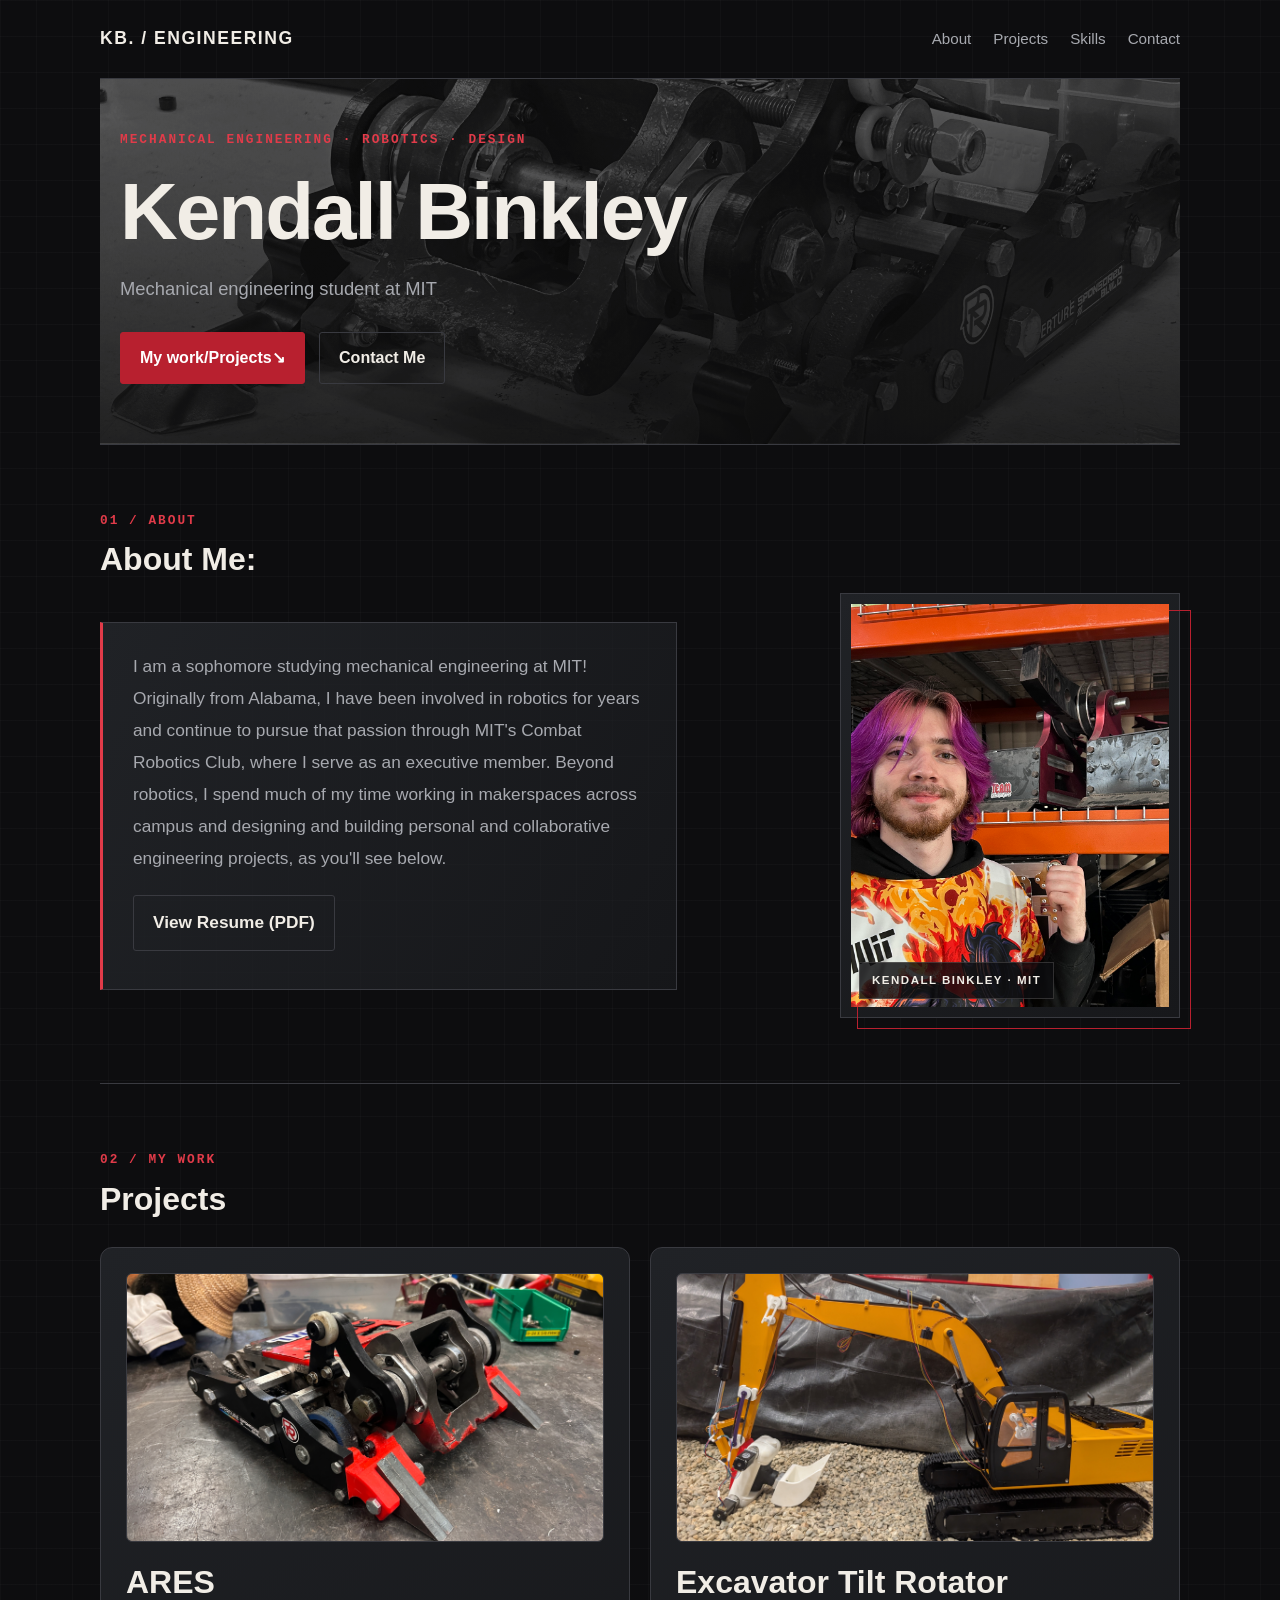
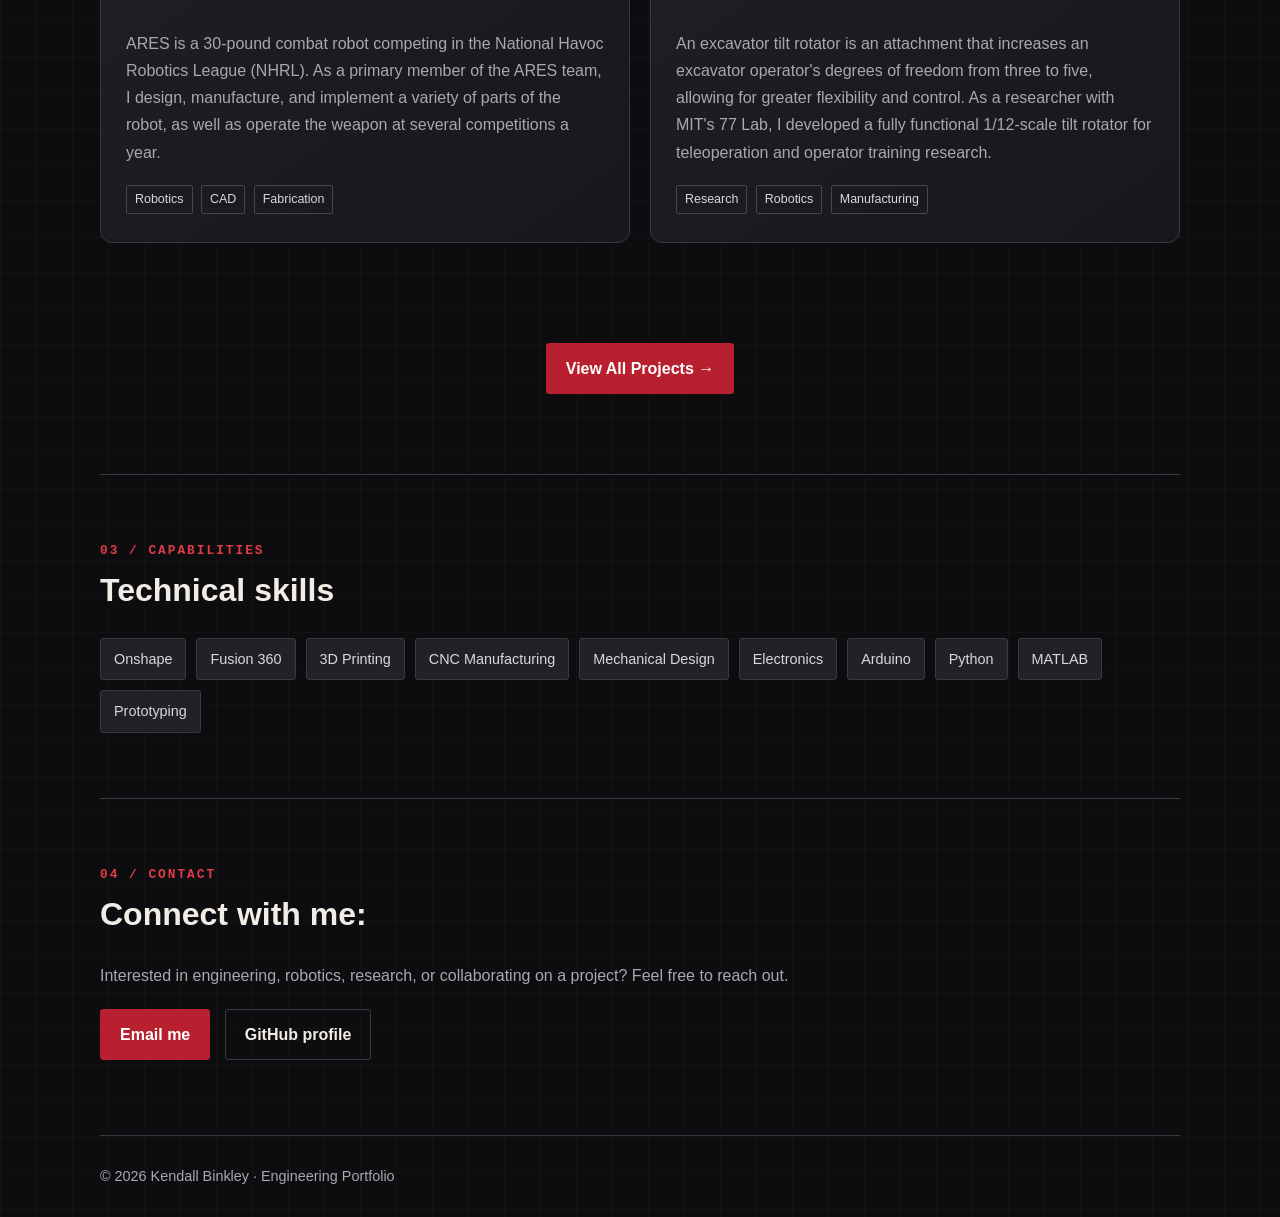
==== index.html @ cd7237b3 "Major update" ====
<!DOCTYPE html>
<html lang="en">
<head>
  <meta charset="UTF-8">
  <meta name="viewport" content="width=device-width, initial-scale=1.0">
  <meta name="description" content="Engineering portfolio showcasing mechanical design, robotics, research, and manufacturing projects.">
  <title>Kendall Binkley | Engineering Portfolio</title>


<style>
  /* ========================================
     1. COLOR PALETTE
  ======================================== */

  :root {
    --bg: #0D0D0F;
    --panel: #202226;
    --panel-hover: #292B30;
    --text: #F1EDE6;
    --muted: #A7A9AF;
    --accent: #B8202F;
    --red-bright: #E13B49;
    --red-dark: #741722;
    --silver: #D7D9DD;
    --line: #393A40;
  }

  /* ========================================
     2. GLOBAL STYLES
  ======================================== */

  * {
    box-sizing: border-box;
    margin: 0;
    padding: 0;
  }

  html {
    scroll-behavior: smooth;
    scroll-padding-top: 24px;
  }

  body {
    background-color: var(--bg);
    background-image:
      linear-gradient(
        rgba(215, 217, 221, 0.025) 1px,
        transparent 1px
      ),
      linear-gradient(
        90deg,
        rgba(215, 217, 221, 0.025) 1px,
        transparent 1px
      );
    background-size: 36px 36px;
    color: var(--text);
    font-family: Arial, Helvetica, sans-serif;
    line-height: 1.7;
  }

  a {
    color: var(--red-bright);
    text-decoration: none;
    transition: color 0.2s ease;
  }

  a:hover {
    color: var(--silver);
  }

  .container {
    width: min(1080px, 90%);
    margin: 0 auto;
  }

  /* ========================================
     3. NAVIGATION
  ======================================== */

  nav {
    display: flex;
    justify-content: space-between;
    align-items: center;
    gap: 20px;
    padding: 24px 0;
    border-bottom: 1px solid var(--line);
  }

  .logo {
    color: var(--text);
    font-size: 1.1rem;
    font-weight: bold;
    letter-spacing: 1.5px;
    text-transform: uppercase;
  }

  .logo:hover {
    color: var(--red-bright);
  }

  .nav-links {
    display: flex;
    flex-wrap: wrap;
    gap: 22px;
    font-size: 0.95rem;
  }

  .nav-links a {
    color: var(--muted);
  }

  .nav-links a:hover {
    color: var(--red-bright);
  }

  /* ========================================
     4. HERO / INTRODUCTION
  ======================================== */

  .hero {
  position: relative;
  isolation: isolate;
  overflow: hidden;
  background: #0D0D0F;

  padding: 50px 20px;
}

.hero::before {
  content: "";
  position: absolute;
  inset: 0;
  z-index: -1;

  background-image:
    linear-gradient(
      rgba(13, 13, 15, 0.55),
      rgba(13, 13, 15, 0.88)
    ),
    url("images/hero_background.JPG");

  background-size: cover;
  background-position: center;
  background-repeat: no-repeat;

  filter: grayscale(100%);
  opacity: 0.8;
}

  .eyebrow,
  .section-label {
    color: var(--red-bright);
    font-family: monospace;
    font-size: 0.8rem;
    font-weight: bold;
    letter-spacing: 2px;
    text-transform: uppercase;
  }

  h1 {
    margin: 18px 0;
    color: var(--text);
    font-size: clamp(2.7rem, 7vw, 5rem);
    line-height: 1.08;
    letter-spacing: -2px;
  }

  .hero p {
    max-width: 680px;
    margin-bottom: 28px;
    color: var(--muted);
    font-size: 1.15rem;
  }

  /* ========================================
     5. BUTTONS
  ======================================== */

  .button {
    display: inline-block;
    margin-right: 10px;
    margin-bottom: 10px;
    padding: 11px 19px;
    border: 1px solid var(--accent);
    border-radius: 3px;
    background: var(--accent);
    color: #FFFFFF;
    font-weight: bold;
    transition:
      background 0.2s ease,
      border-color 0.2s ease,
      transform 0.2s ease;
  }

  .button:hover {
    background: var(--red-bright);
    border-color: var(--red-bright);
    color: #FFFFFF;
    text-decoration: none;
    transform: translateY(-2px);
  }

  .button.secondary {
    background: transparent;
    color: var(--text);
    border-color: var(--line);
  }

  .button.secondary:hover {
    border-color: var(--silver);
    background: var(--panel);
  }

  .projects-cta {
    display: flex;
    justify-content: center;
    margin: 35px 0 70px;
  }

  .projects-cta .button {
    margin-right: 0;
  }

  /* ========================================
     6. GENERAL SECTIONS
  ======================================== */

  section {
    padding: 65px 0;
    border-top: 1px solid var(--line);
  }

  h2 {
    margin: 8px 0 28px;
    color: var(--text);
    font-size: 2rem;
    line-height: 1.25;
  }

  h3 {
    color: var(--text);
  }

  .about {
    color: var(--muted);
  }

  .about-layout {
    display: grid;
    grid-template-columns: minmax(0, 1fr) minmax(240px, 0.72fr);
    align-items: center;
    gap: clamp(32px, 7vw, 88px);
  }

  #about h2 {
    margin-bottom: 14px;
  }

  .about-copy {
    position: relative;
    padding: 28px 30px;
    border: 1px solid var(--line);
    border-left: 3px solid var(--red-bright);
    background: linear-gradient(120deg, var(--panel), rgba(32, 34, 38, 0.45));
    color: var(--text);
    font-size: 1.08rem;
    line-height: 1.85;
  }

  .about-copy p {
    margin-bottom: 20px;
  }

  .about-portrait {
    position: relative;
    isolation: isolate;
    justify-self: end;
    width: min(100%, 340px);
    aspect-ratio: 4 / 5;
    padding: 10px;
    border: 1px solid var(--line);
    background: linear-gradient(145deg, var(--panel), #17181B);
  }

  .about-portrait::before {
    position: absolute;
    z-index: -1;
    inset: 16px -12px -12px 16px;
    border: 1px solid var(--accent);
    content: "";
  }

  .about-portrait img {
    display: block;
    width: 100%;
    height: 100%;
    object-fit: cover;
    object-position: center 42%;
  }

  .about-portrait figcaption {
    position: absolute;
    z-index: 1;
    right: 18px;
    bottom: 18px;
    left: 18px;
    width: fit-content;
    max-width: calc(100% - 36px);
    padding: 8px 12px;
    border: 1px solid rgba(241, 237, 230, 0.16);
    background: rgba(13, 13, 15, 0.82);
    color: var(--text);
    font-size: 0.72rem;
    font-weight: bold;
    letter-spacing: 1.5px;
    text-transform: uppercase;
  }

  /* ========================================
     7. PROJECT GRID AND CARDS
  ======================================== */

  .project-grid {
    display: grid;
    grid-template-columns: repeat(2, minmax(0, 1fr));
    gap: 20px;
  }

  .project {
    position: relative;
    padding: 25px;
    border: 1px solid var(--line);
    border-radius: 12px;
    background: linear-gradient(
      145deg,
      var(--panel),
      #17181B
    );
    transition:
      border-color 0.2s ease,
      background 0.2s ease,
      transform 0.2s ease;
  }

  .project:hover {
    border-color: var(--accent);
    background: linear-gradient(
      145deg,
      var(--panel-hover),
      #191A1E
    );
    transform: translateY(-4px);
  }

  .project h3 {
    margin-bottom: 10px;
    font-size: 1.25rem;
    letter-spacing: -0.3px;
  }

  .project p {
    margin-bottom: 16px;
    color: var(--muted);
  }

  .project-number {
    display: block;
    margin-bottom: 12px;
    color: var(--red-bright);
    font-family: monospace;
    font-size: 0.8rem;
    letter-spacing: 1px;
  }

  /* Project photography and CAD renders */

  .project-image {
    display: block;
    width: 100%;
    aspect-ratio: 16 / 9;
    margin-bottom: 20px;
    border: 1px solid var(--line);
    border-radius: 6px;
    background: #17181B;
    object-fit: cover;
  }

  .project-link {
    display: block;
    color: inherit;
    text-decoration: none;
    cursor: pointer;
  }

  .project-link:hover {
    background: var(--panel-hover);
    transform: translateY(-4px);
  }

  .project-link:focus-visible {
    outline: 2px solid var(--red-bright);
    outline-offset: 4px;
  }

  /* Project technology tags */

  .tag {
    display: inline-block;
    margin: 3px 4px 3px 0;
    padding: 3px 8px;
    border: 1px solid #45464D;
    border-radius: 2px;
    color: var(--silver);
    font-size: 0.78rem;
  }

  /* ========================================
     8. TECHNICAL SKILLS
  ======================================== */

  .skills {
    display: flex;
    flex-wrap: wrap;
    gap: 10px;
  }

  .skill {
    padding: 8px 13px;
    border: 1px solid var(--line);
    border-radius: 3px;
    background: var(--panel);
    color: var(--silver);
    font-size: 0.9rem;
  }

  /* ========================================
     9. FOOTER
  ======================================== */

  footer {
    padding: 28px 0;
    border-top: 1px solid var(--line);
    color: var(--muted);
    font-size: 0.9rem;
  }

  /* ========================================
     10. RESPONSIVE LAYOUT
  ======================================== */

  @media (max-width: 650px) {
    nav {
      align-items: flex-start;
      flex-direction: column;
    }

    .nav-links {
      gap: 14px;
    }

    .hero {
      padding: 75px 0 75px 20px;
    }

    h1 {
      letter-spacing: -1px;
    }

    .project-grid {
      grid-template-columns: 1fr;
    }

    .about-layout {
      grid-template-columns: 1fr;
      gap: 36px;
    }

    .about-portrait {
      justify-self: start;
      width: min(100%, 340px);
    }

    .about-copy {
      padding: 22px;
      font-size: 1rem;
    }

    section {
      padding: 48px 0;
    }
  }

  /* ========================================
     11. ACCESSIBILITY
  ======================================== */

  :focus-visible {
    outline: 2px solid var(--red-bright);
    outline-offset: 4px;
  }

  ::selection {
    background: var(--accent);
    color: #FFFFFF;
  }

  @media (prefers-reduced-motion: reduce) {
    html {
      scroll-behavior: auto;
    }

    *,
    *::before,
    *::after {
      transition: none !important;
      animation: none !important;
    }
  }
</style>
</head>

<body>
  <div class="container">
    <nav>
      <a class="logo" href="#home">KB. / Engineering</a>
      <div class="nav-links">
        <a href="#about">About</a>
        <a href="#projects">Projects</a>
        <a href="#skills">Skills</a>
        <a href="#contact">Contact</a>
      </div>
    </nav>

    <main>
      <header class="hero" id="home">
        <div class="eyebrow">Mechanical Engineering · Robotics · Design</div>
        <h1>Kendall Binkley</h1>
        <p>
          Mechanical engineering student at MIT
        </p>
        <a class="button" href="#projects">My work/Projects↘</a>
        <a class="button secondary" href="#contact">Contact Me</a>
      </header>

      <section id="about">
        <div class="section-label">01 / About</div>
        <h2>About Me:</h2>
        <div class="about-layout">
          <div class="about-copy">
            <p class="about">
              I am a sophomore studying mechanical engineering at MIT! Originally from Alabama, I have been involved in robotics for years and continue to pursue that passion through MIT's Combat Robotics Club, where I serve as an executive member. Beyond robotics, I spend much of my time working in makerspaces across campus and designing and building personal and collaborative engineering projects, as you'll see below.
            </p>
            <a class="button secondary" href="files/KBinkleyResumeFall26.pdf" target="_blank" rel="noopener">View Resume (PDF)</a>
          </div>
          <figure class="about-portrait">
            <img src="images/aboutme.jpg" alt="Kendall in the MIT makerspace">
            <figcaption>Kendall Binkley · MIT</figcaption>
          </figure>
        </div>
      </section>

      <section id="projects">
        <div class="section-label">02 / My work</div>
        <h2>Projects</h2>

        <div class="project-grid">

          <a href="project_folder/ARES_project.html" class="project project-link">
            <img class="project-image" src="images/ARES_imgs/ARES_cover_photo.JPG" alt="ARES combat robot">
            <h2>ARES</h2>
            <p>
              ARES is a 30-pound combat robot competing in the National Havoc Robotics League (NHRL). As a primary member of the ARES team,
              I design, manufacture, and implement a variety of parts of the robot, as well as operate the weapon at several competitions a year.
            </p>
            <span class="tag">Robotics</span>
            <span class="tag">CAD</span>
            <span class="tag">Fabrication</span>
          </a>

          <a href="project_folder/tilt_rotator_project.html" class="project project-link">
            <img class="project-image" src="images/tilt_rotator_imgs/tr_full_excavator.jpg" alt="1/12-scale excavator with the tilt rotator attached">
            <h2>Excavator Tilt Rotator</h2>
            <p>
              An excavator tilt rotator is an attachment that increases an excavator operator's degrees of freedom from three to five, allowing for greater flexibility and control.
              As a researcher with MIT's 77 Lab, I developed a fully functional 1/12-scale tilt rotator for teleoperation and operator training research.
            </p>
            <span class="tag">Research</span>
            <span class="tag">Robotics</span>
            <span class="tag">Manufacturing</span>
          </a>

        </div>
      </section>

      <div class="projects-cta">
        <a href="projects.html" class="button">
          View All Projects
          <span aria-hidden="true">→</span>
        </a>
      </div>

      <section id="skills">
        <div class="section-label">03 / Capabilities</div>
        <h2>Technical skills</h2>
        <div class="skills">
          <span class="skill">Onshape</span>
          <span class="skill">Fusion 360</span>
          <span class="skill">3D Printing</span>
          <span class="skill">CNC Manufacturing</span>
          <span class="skill">Mechanical Design</span>
          <span class="skill">Electronics</span>
          <span class="skill">Arduino</span>
          <span class="skill">Python</span>
          <span class="skill">MATLAB</span>
          <span class="skill">Prototyping</span>
        </div>
      </section>

      <section id="contact">
        <div class="section-label">04 / Contact</div>
        <h2>Connect with me:</h2>
        <p class="about">
          Interested in engineering, robotics, research, or
          collaborating on a project? Feel free to reach out.
        </p>
        <p style="margin-top: 20px;">
          <a class="button" href="mailto:candle@mit.edu">
            Email me
          </a>
          <a class="button secondary"
             href="https://github.com/notreallyabird">
            GitHub profile
          </a>
        </p>
      </section>
    </main>

    <footer>
      <p>© 2026 Kendall Binkley · Engineering Portfolio</p>
    </footer>
  </div>
</body>
</html>
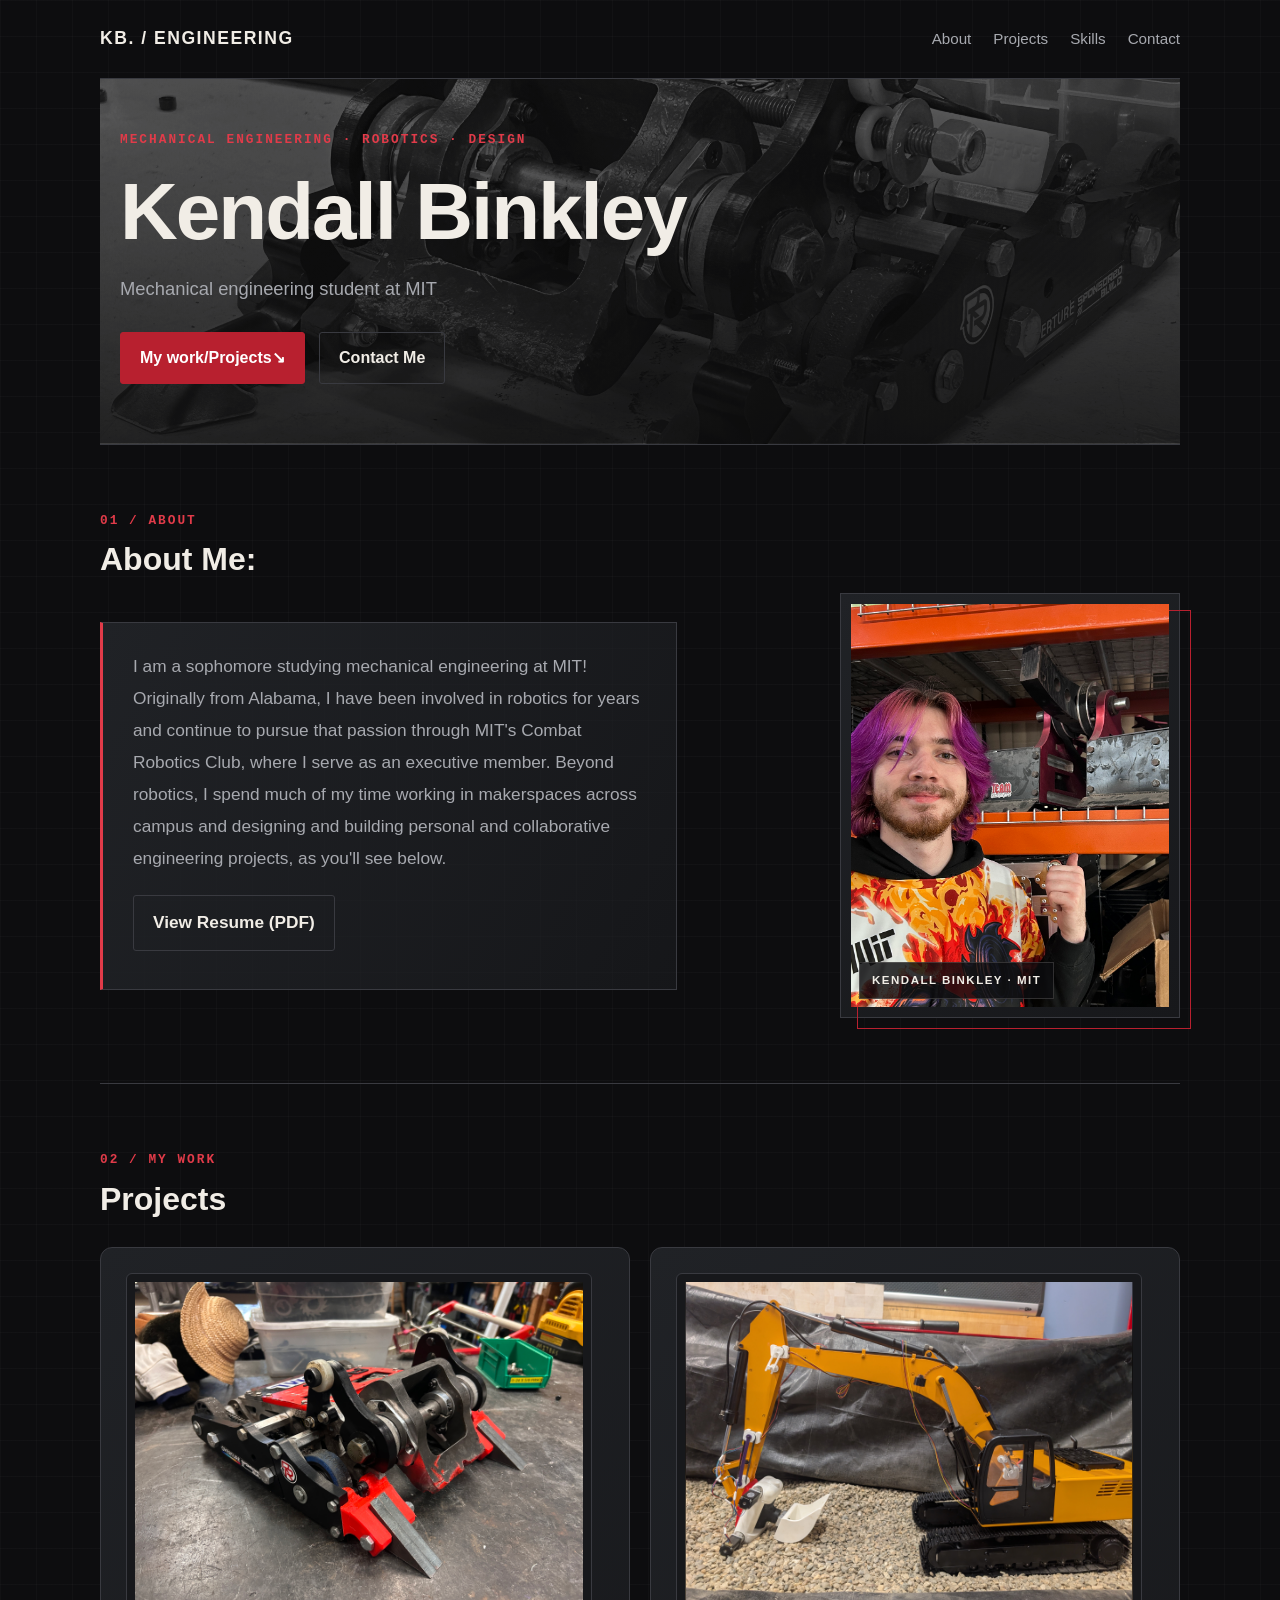
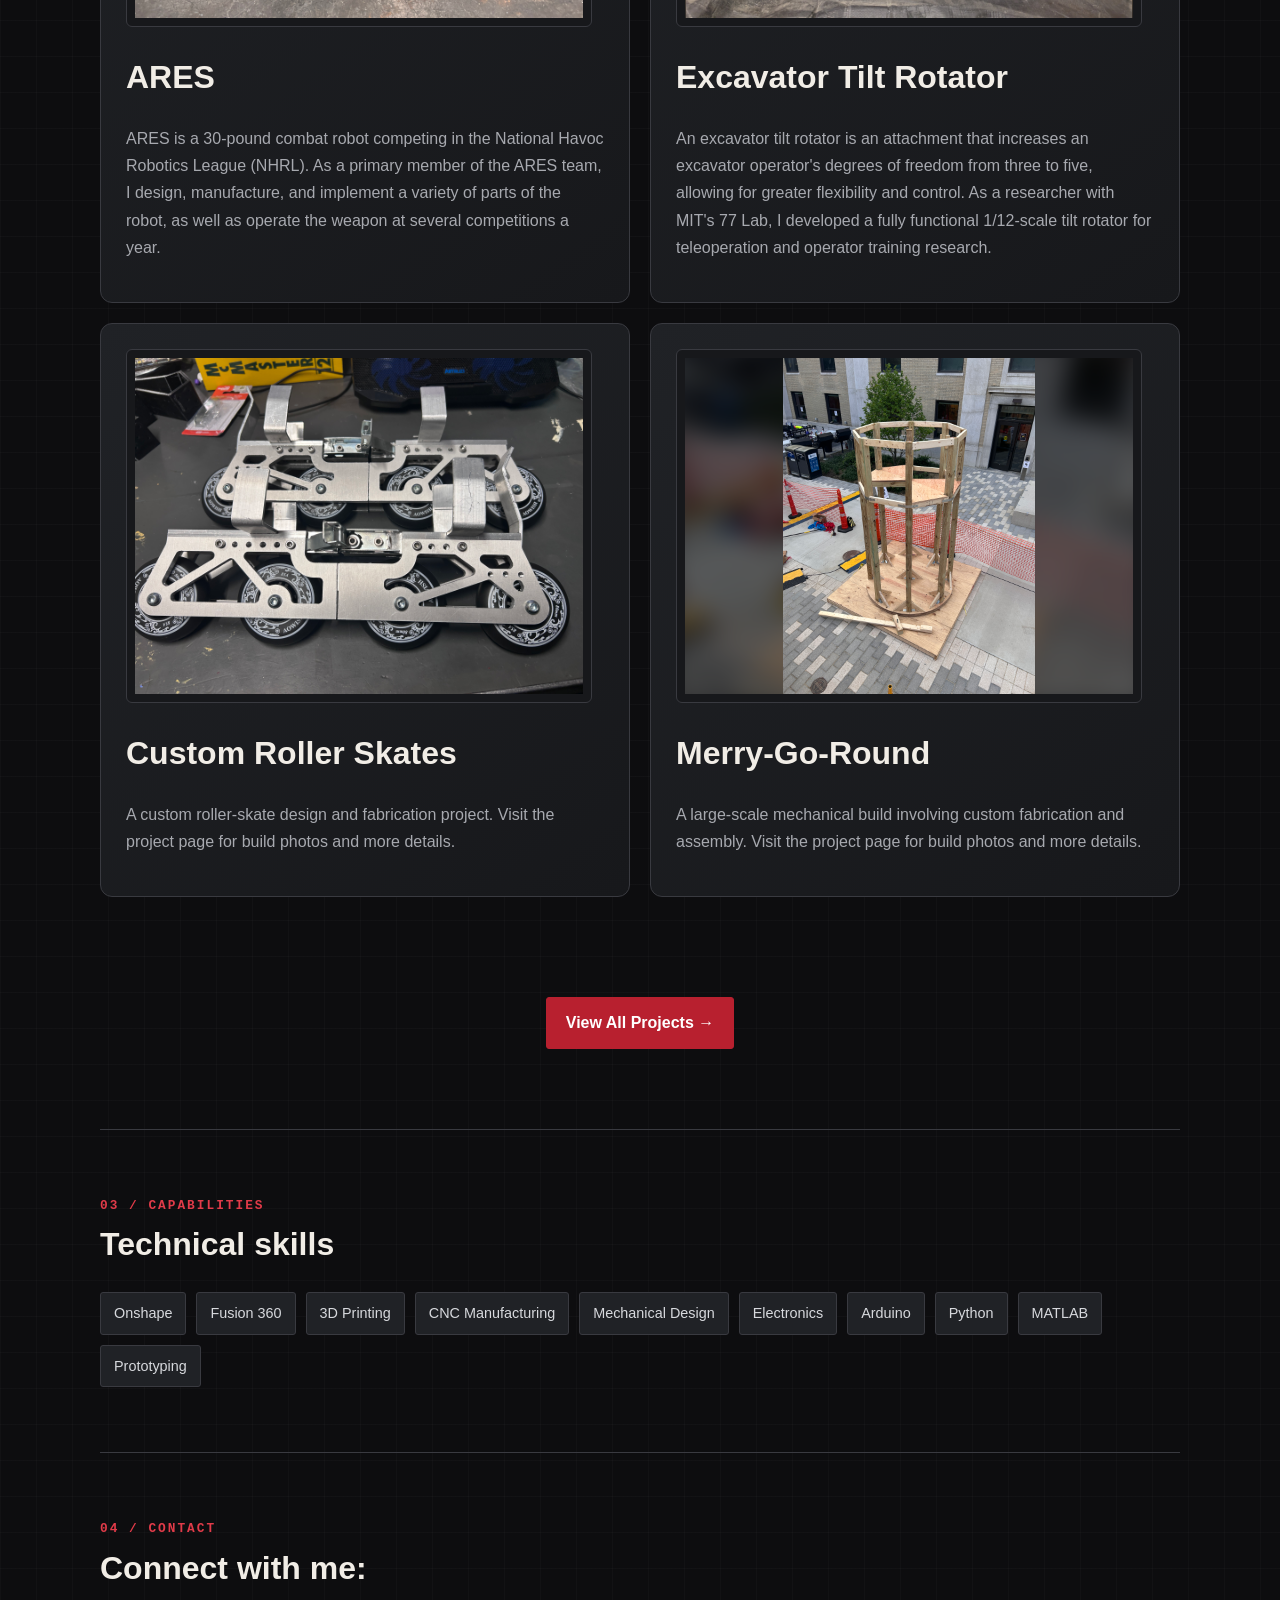
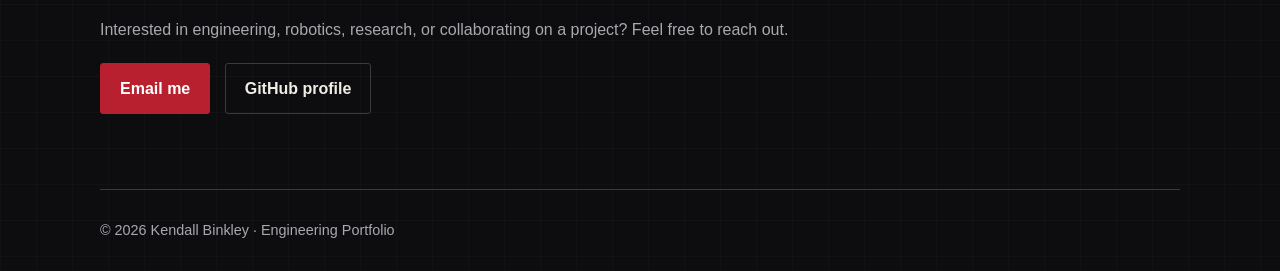
==== commit b0e4c6ce: "Major update, more projects more photos" ====
--- a/index.html
+++ b/index.html
@@ -375,15 +375,44 @@
 
   /* Project photography and CAD renders */
 
+  .project-image-frame {
+    margin: 0 12px 30px 0;
+    padding: 8px;
+    border: 1px solid var(--line);
+    border-radius: 6px;
+    background: #17181B;
+  }
+
   .project-image {
     display: block;
     width: 100%;
-    aspect-ratio: 16 / 9;
-    margin-bottom: 20px;
-    border: 1px solid var(--line);
-    border-radius: 6px;
+    aspect-ratio: 4 / 3;
     background: #17181B;
+    object-fit: contain;
+  }
+
+  .cover-image-stage {
+    display: block;
+    position: relative;
+    isolation: isolate;
+    overflow: hidden;
+    aspect-ratio: 4 / 3;
+    background: #17181B;
+  }
+
+  .cover-image-stage .cover-image-backdrop {
+    position: absolute;
+    inset: 0;
+    width: 100%;
+    height: 100%;
+    filter: blur(12px) brightness(0.45);
     object-fit: cover;
+    transform: scale(1.08);
+  }
+
+  .cover-image-stage .project-image {
+    position: relative;
+    background: transparent;
   }
 
   .project-link {
@@ -401,18 +430,6 @@
   .project-link:focus-visible {
     outline: 2px solid var(--red-bright);
     outline-offset: 4px;
-  }
-
-  /* Project technology tags */
-
-  .tag {
-    display: inline-block;
-    margin: 3px 4px 3px 0;
-    padding: 3px 8px;
-    border: 1px solid #45464D;
-    border-radius: 2px;
-    color: var(--silver);
-    font-size: 0.78rem;
   }
 
   /* ========================================
@@ -567,27 +584,57 @@
         <div class="project-grid">
 
           <a href="project_folder/ARES_project.html" class="project project-link">
-            <img class="project-image" src="images/ARES_imgs/ARES_cover_photo.JPG" alt="ARES combat robot">
+            <figure class="project-image-frame">
+              <span class="cover-image-stage">
+                <img class="cover-image-backdrop" src="images/ARES_imgs/ARES_cover_photo.JPG" alt="" aria-hidden="true">
+                <img class="project-image" src="images/ARES_imgs/ARES_cover_photo.JPG" alt="ARES combat robot">
+              </span>
+            </figure>
             <h2>ARES</h2>
             <p>
               ARES is a 30-pound combat robot competing in the National Havoc Robotics League (NHRL). As a primary member of the ARES team,
               I design, manufacture, and implement a variety of parts of the robot, as well as operate the weapon at several competitions a year.
             </p>
-            <span class="tag">Robotics</span>
-            <span class="tag">CAD</span>
-            <span class="tag">Fabrication</span>
           </a>
 
           <a href="project_folder/tilt_rotator_project.html" class="project project-link">
-            <img class="project-image" src="images/tilt_rotator_imgs/tr_full_excavator.jpg" alt="1/12-scale excavator with the tilt rotator attached">
+            <figure class="project-image-frame">
+              <span class="cover-image-stage">
+                <img class="cover-image-backdrop" src="images/tilt_rotator_imgs/tr_full_excavator.jpg" alt="" aria-hidden="true">
+                <img class="project-image" src="images/tilt_rotator_imgs/tr_full_excavator.jpg" alt="1/12-scale excavator with the tilt rotator attached">
+              </span>
+            </figure>
             <h2>Excavator Tilt Rotator</h2>
             <p>
               An excavator tilt rotator is an attachment that increases an excavator operator's degrees of freedom from three to five, allowing for greater flexibility and control.
               As a researcher with MIT's 77 Lab, I developed a fully functional 1/12-scale tilt rotator for teleoperation and operator training research.
             </p>
-            <span class="tag">Research</span>
-            <span class="tag">Robotics</span>
-            <span class="tag">Manufacturing</span>
+          </a>
+
+          <a href="project_folder/roller_skates_project.html" class="project project-link">
+            <figure class="project-image-frame">
+              <span class="cover-image-stage">
+                <img class="cover-image-backdrop" src="images/roller_skates_imgs/skates_full_assembly_cover_photo.jpg" alt="" aria-hidden="true">
+                <img class="project-image" src="images/roller_skates_imgs/skates_full_assembly_cover_photo.jpg" alt="Completed custom roller skates">
+              </span>
+            </figure>
+            <h2>Custom Roller Skates</h2>
+            <p>
+              A custom roller-skate design and fabrication project. Visit the project page for build photos and more details.
+            </p>
+          </a>
+
+          <a href="project_folder/merry_go_round_project.html" class="project project-link">
+            <figure class="project-image-frame">
+              <span class="cover-image-stage">
+                <img class="cover-image-backdrop" src="images/merry_go_round_imgs/mgr_real_isometric_view_cover_photo.jpg" alt="" aria-hidden="true">
+                <img class="project-image" src="images/merry_go_round_imgs/mgr_real_isometric_view_cover_photo.jpg" alt="Merry-Go-Round isometric view">
+              </span>
+            </figure>
+            <h2>Merry-Go-Round</h2>
+            <p>
+              A large-scale mechanical build involving custom fabrication and assembly. Visit the project page for build photos and more details.
+            </p>
           </a>
 
         </div>
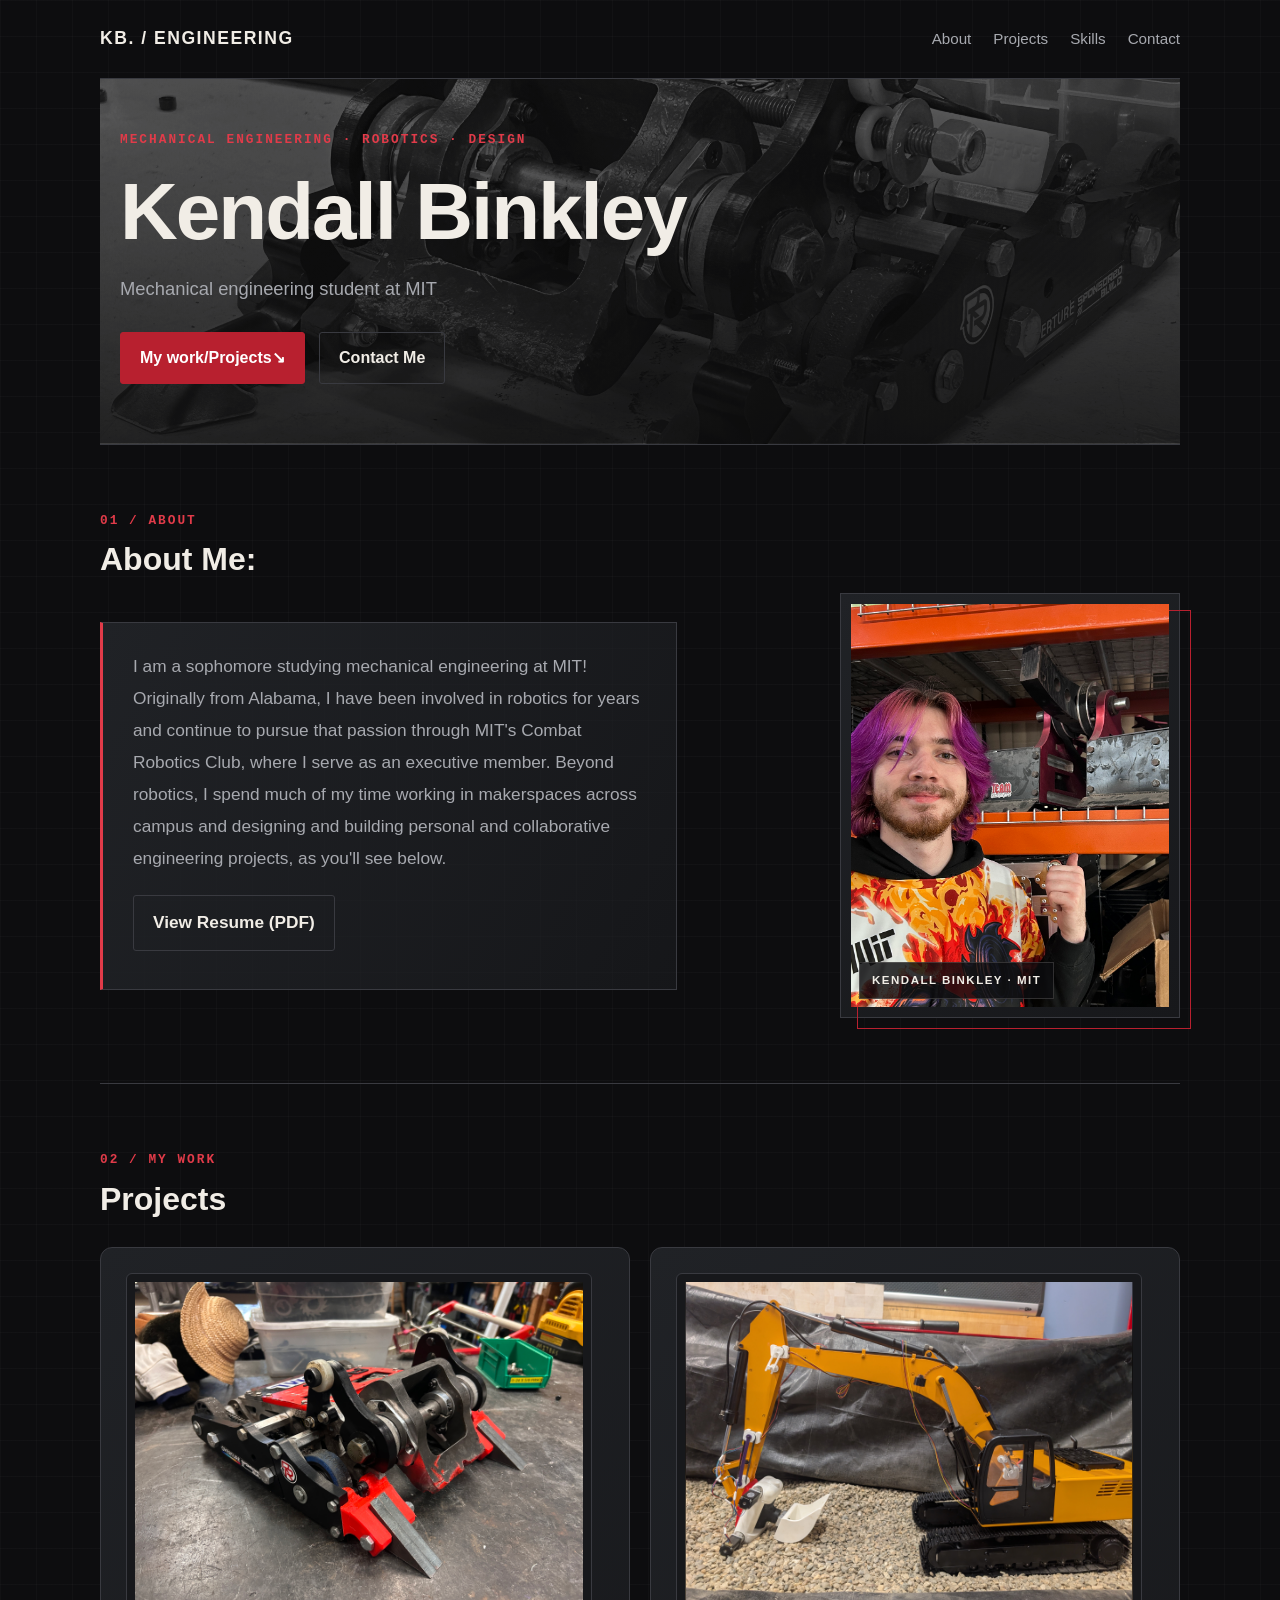
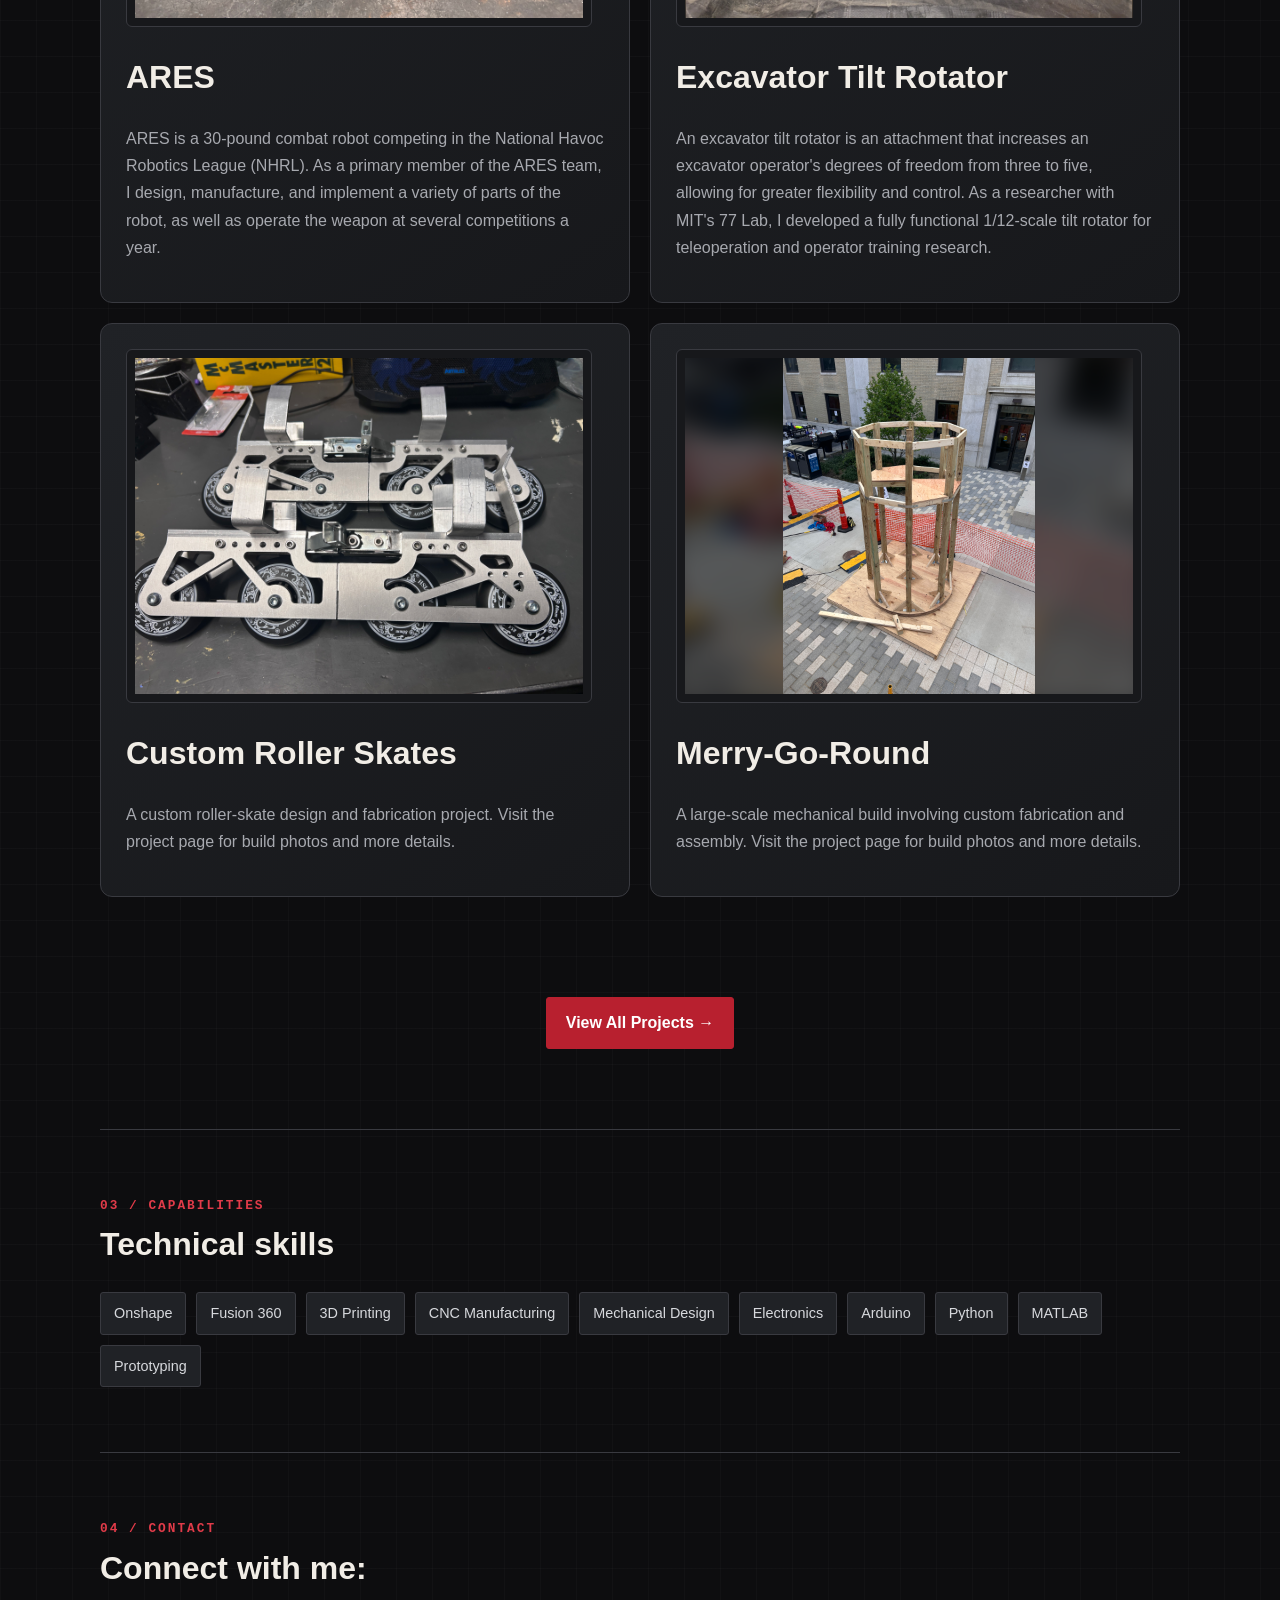
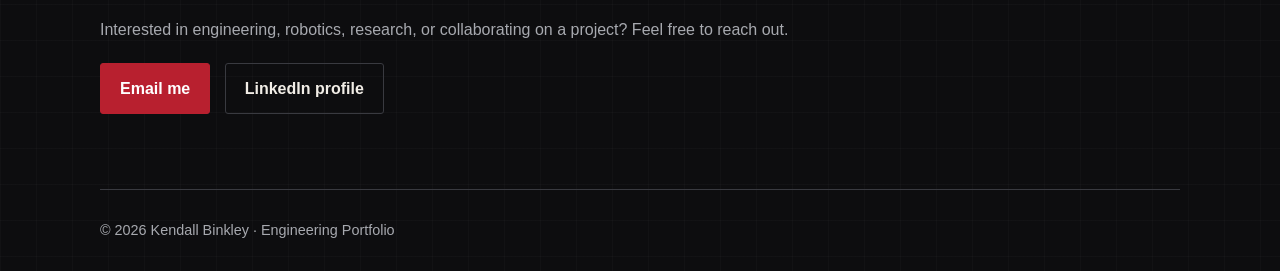
==== commit 5487d097: "stylistic updates" ====
--- a/index.html
+++ b/index.html
@@ -676,8 +676,8 @@
             Email me
           </a>
           <a class="button secondary"
-             href="https://github.com/notreallyabird">
-            GitHub profile
+             href="https://www.linkedin.com/in/kendall-binkley/">
+            LinkedIn profile
           </a>
         </p>
       </section>
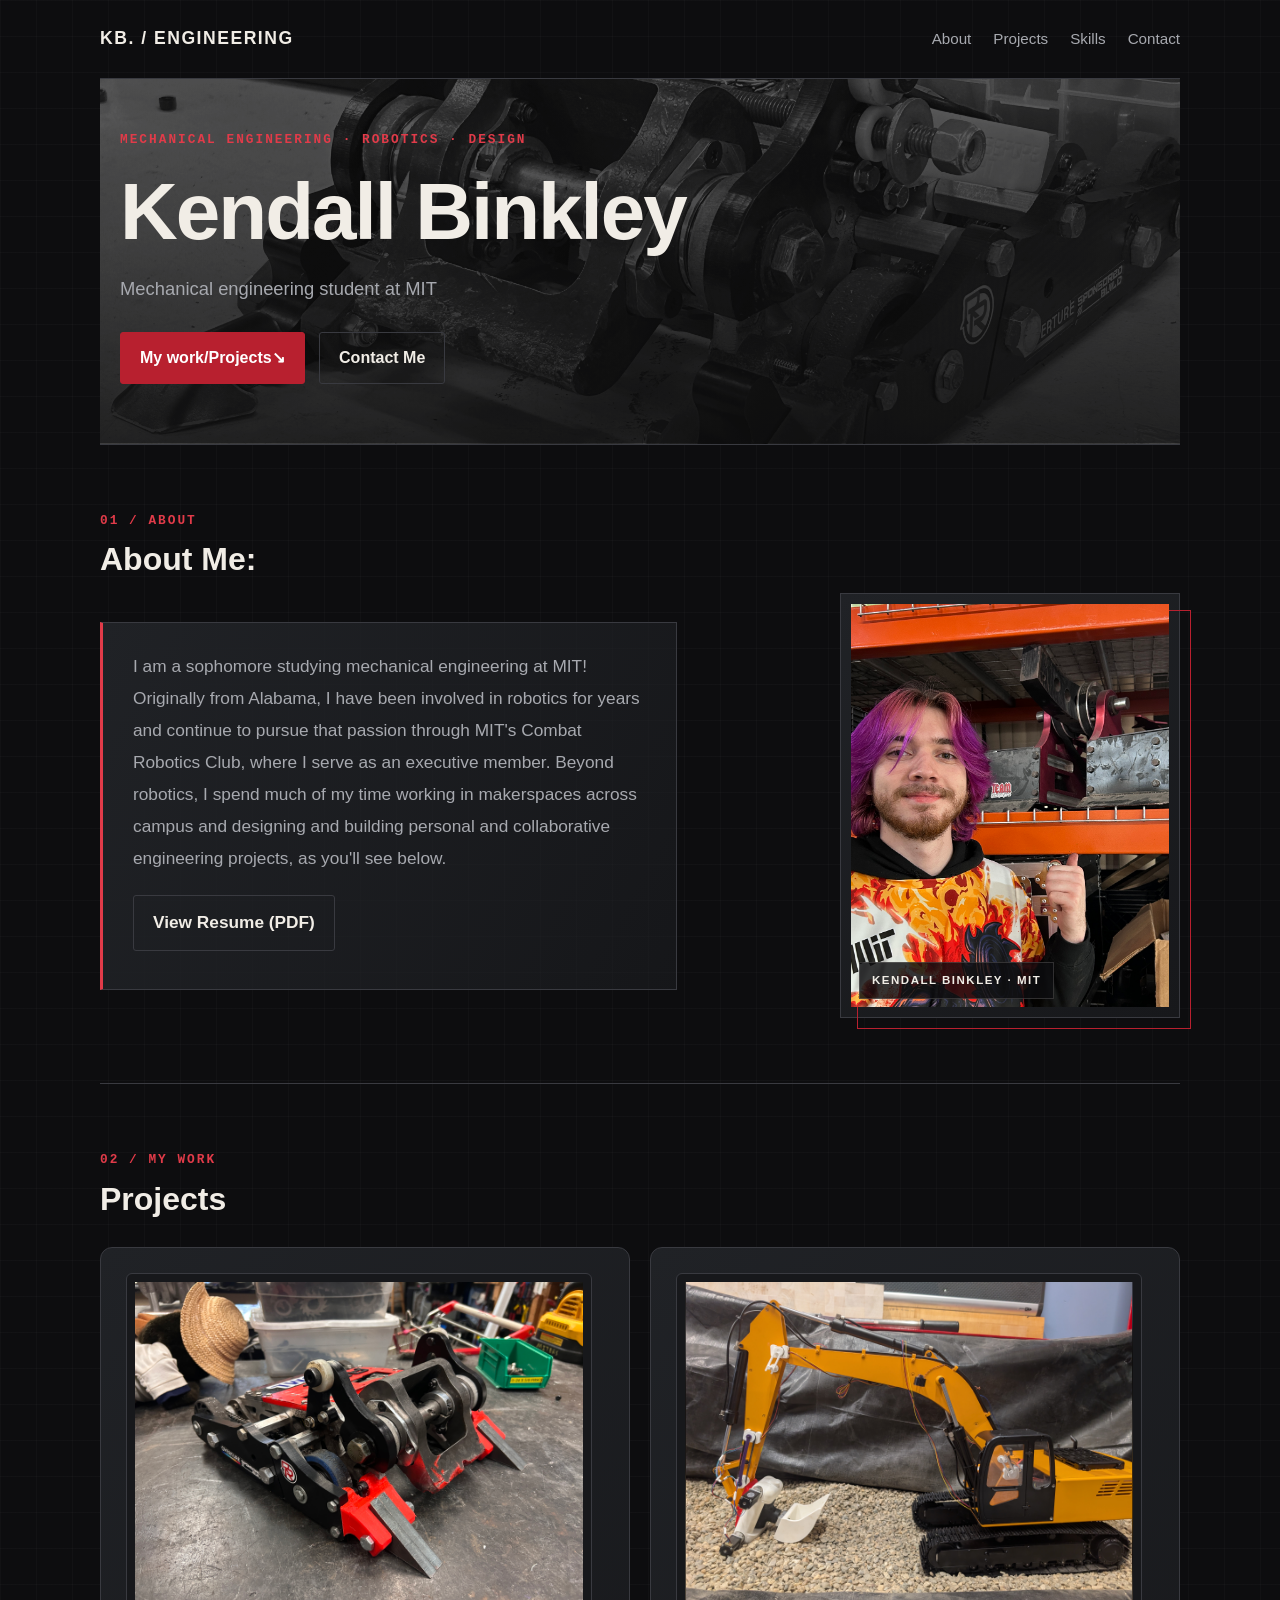
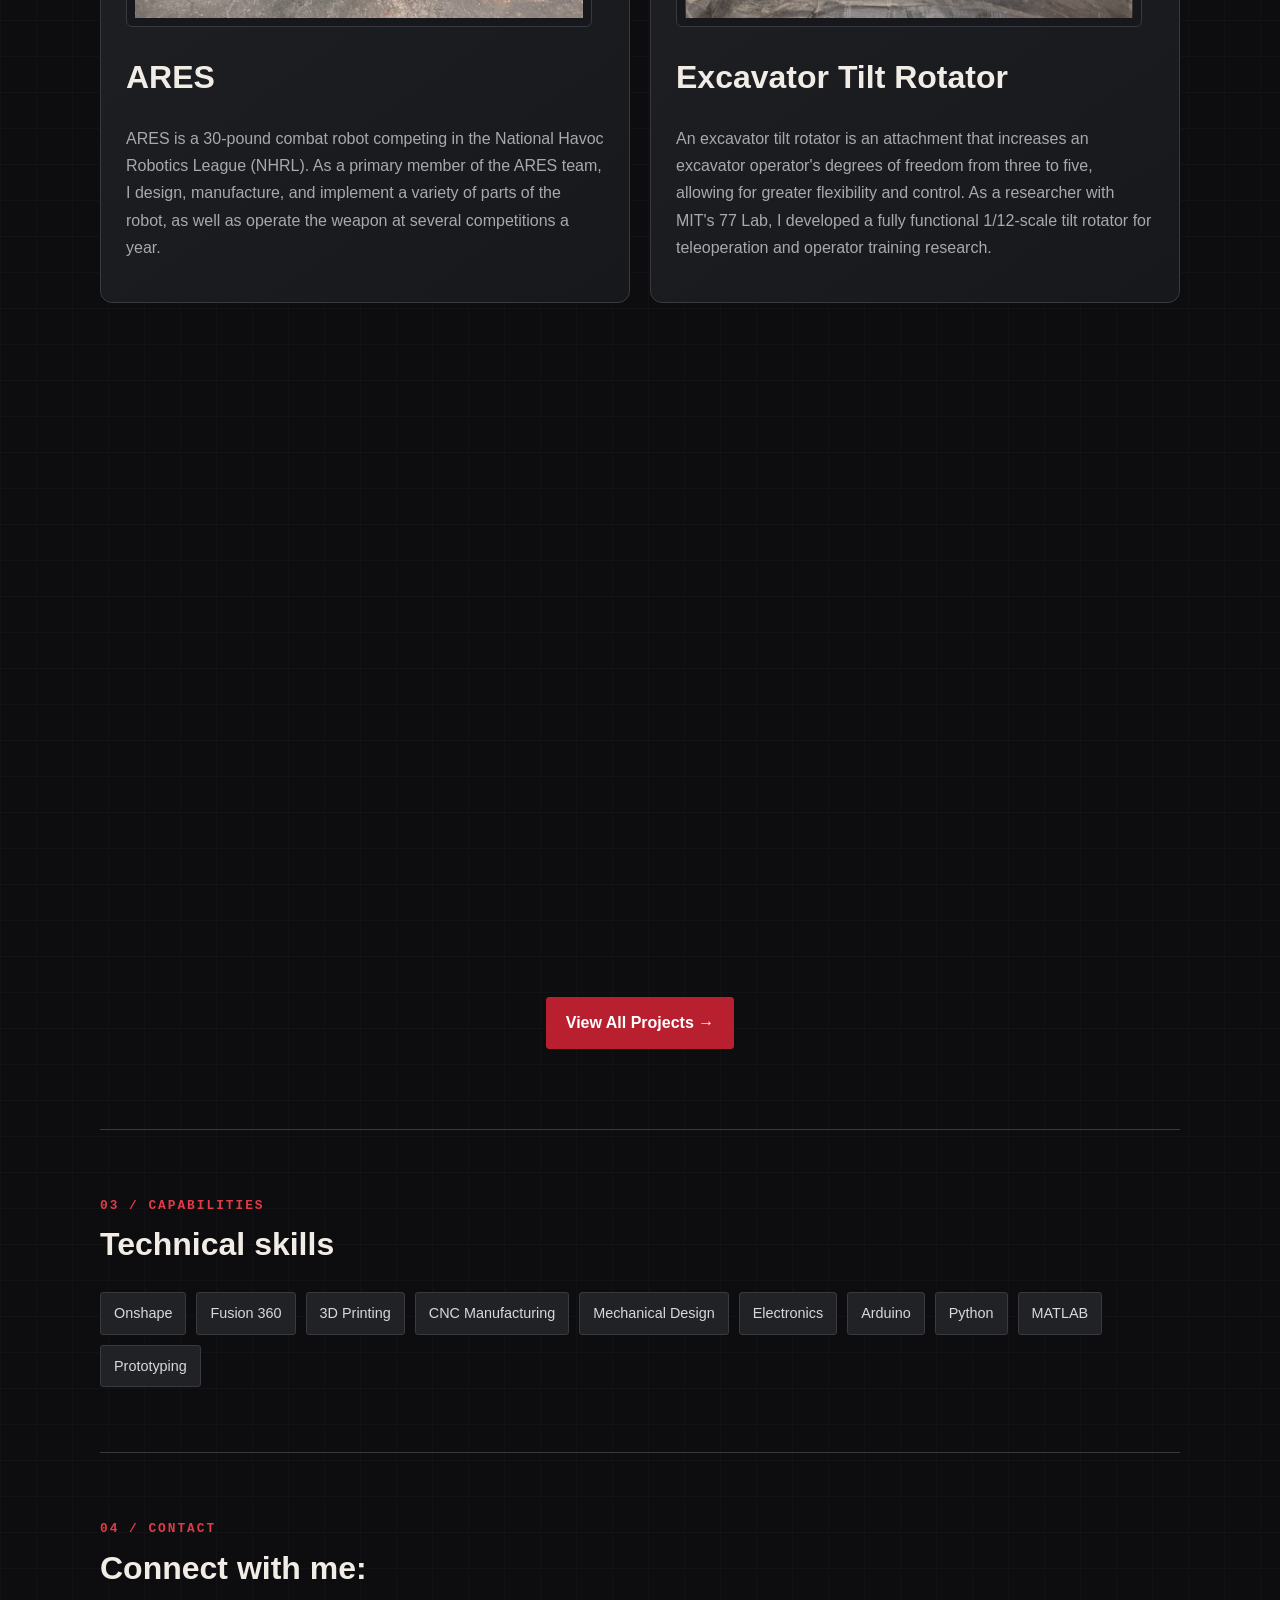
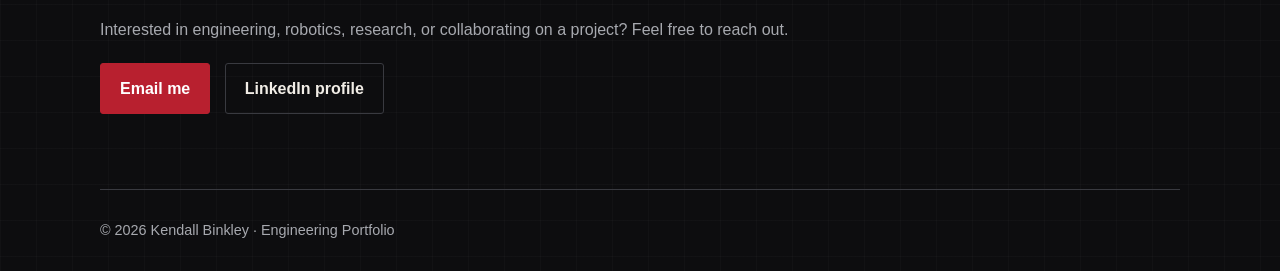
==== commit e454087d: "style updates" ====
--- a/index.html
+++ b/index.html
@@ -6,6 +6,8 @@
   <meta name="viewport" content="width=device-width, initial-scale=1.0">
   <meta name="description" content="Engineering portfolio showcasing mechanical design, robotics, research, and manufacturing projects.">
   <title>Kendall Binkley | Engineering Portfolio</title>
+  <link rel="stylesheet" href="portfolio_reveal.css">
+  <script src="portfolio_reveal.js" defer></script>
 
 
 <style>
--- a/portfolio_reveal.css
+++ b/portfolio_reveal.css
@@ -0,0 +1,38 @@
+html.blueprint-ready .blueprint-surface {
+  position: relative;
+  isolation: isolate;
+}
+
+html.blueprint-ready .blueprint-surface::after {
+  position: absolute;
+  z-index: -1;
+  inset: 0;
+  background-image:
+    linear-gradient(rgba(155, 192, 216, 0.2) 1px, transparent 1px),
+    linear-gradient(90deg, rgba(155, 192, 216, 0.2) 1px, transparent 1px),
+    linear-gradient(rgba(155, 192, 216, 0.1) 1px, transparent 1px),
+    linear-gradient(90deg, rgba(155, 192, 216, 0.1) 1px, transparent 1px);
+  background-size: 28px 28px, 28px 28px, 140px 140px, 140px 140px;
+  content: "";
+  mask-image: linear-gradient(90deg, transparent, #000 42%);
+  pointer-events: none;
+}
+
+html.fade-in-ready [data-fade-in] {
+  opacity: 0;
+  transform: translateY(18px);
+  transition: opacity 0.55s ease, transform 0.55s ease;
+}
+
+html.fade-in-ready [data-fade-in].is-visible {
+  opacity: 1;
+  transform: translateY(0);
+}
+
+@media (prefers-reduced-motion: reduce) {
+  html.fade-in-ready [data-fade-in] {
+    opacity: 1;
+    transform: none;
+    transition: none;
+  }
+}
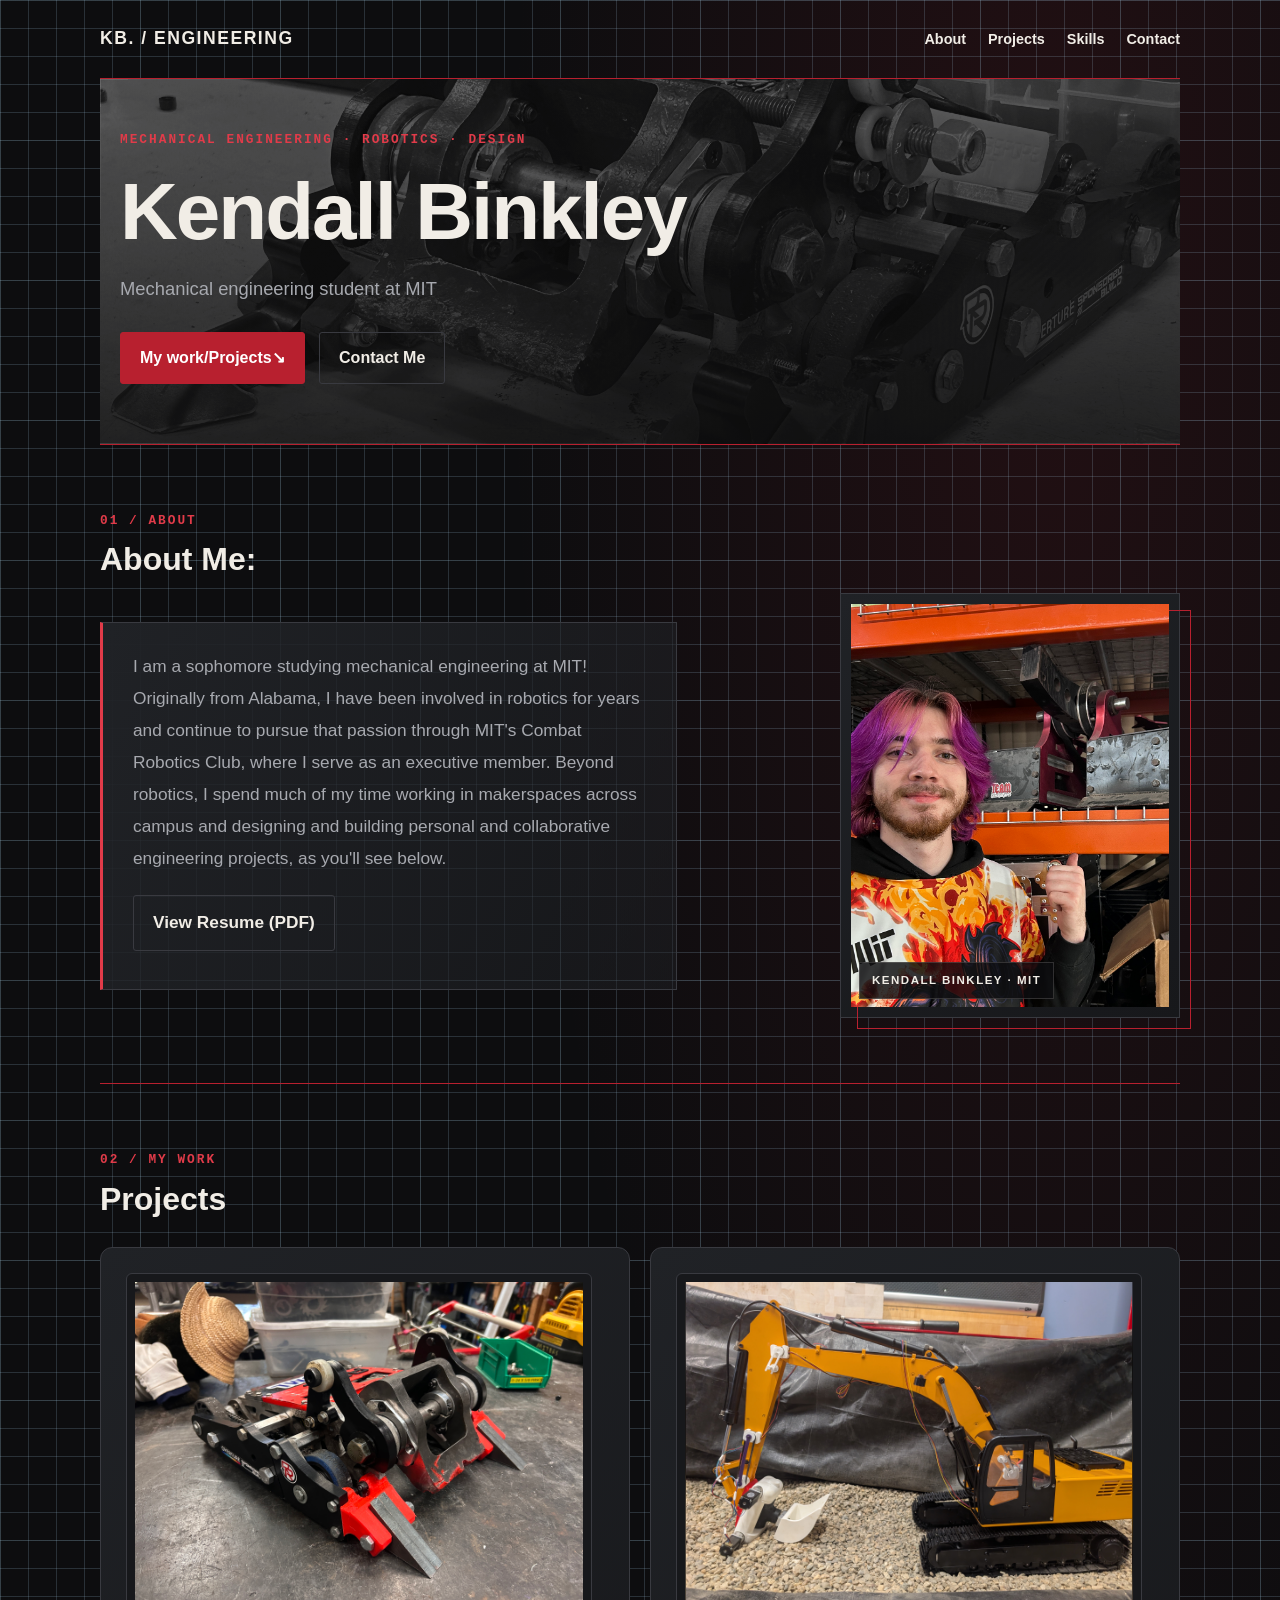
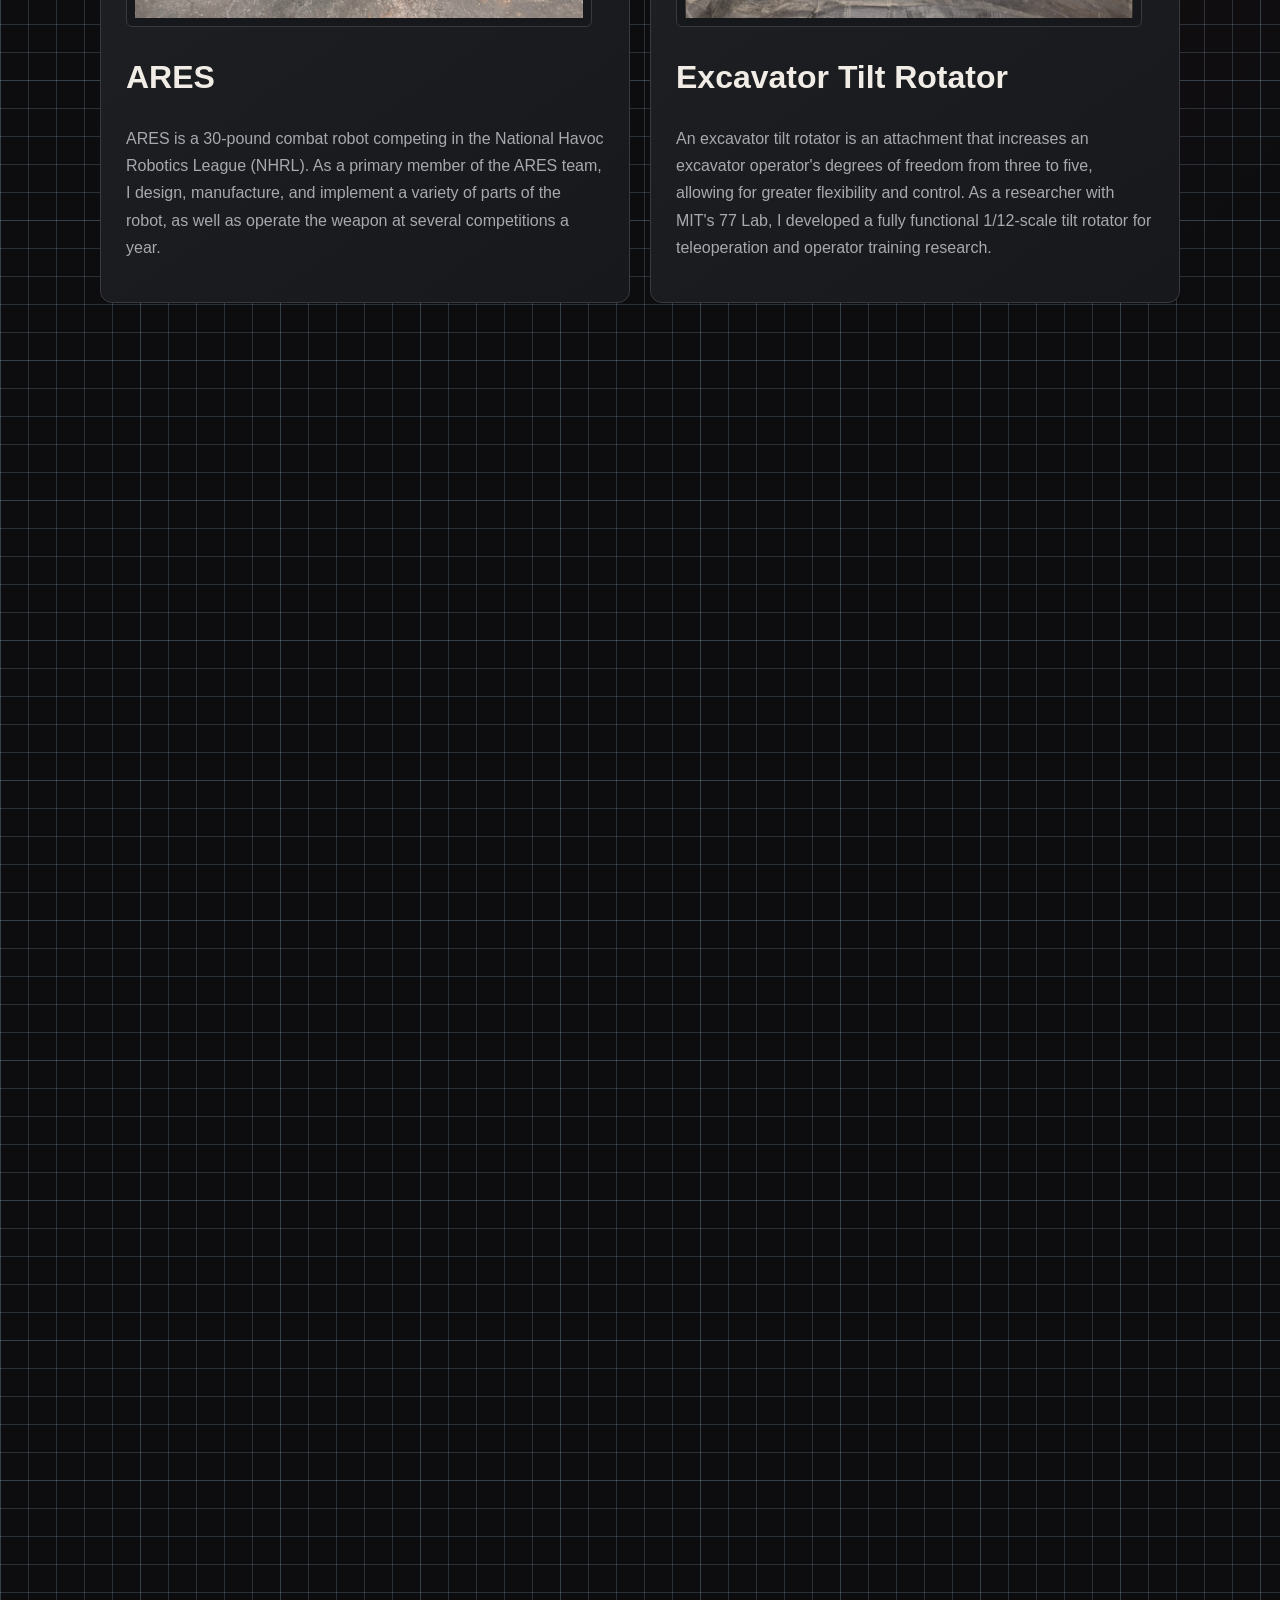
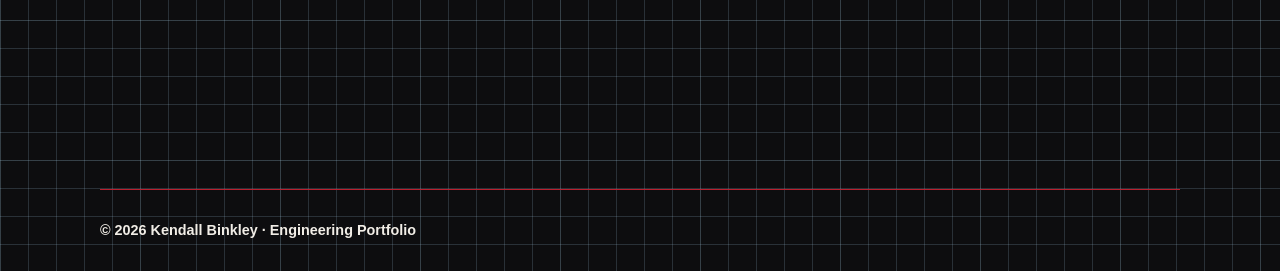
==== commit 94035420: "looks update" ====
--- a/index.html
+++ b/index.html
@@ -7,6 +7,7 @@
   <meta name="description" content="Engineering portfolio showcasing mechanical design, robotics, research, and manufacturing projects.">
   <title>Kendall Binkley | Engineering Portfolio</title>
   <link rel="stylesheet" href="portfolio_reveal.css">
+  <link rel="stylesheet" href="portfolio_grid.css">
   <script src="portfolio_reveal.js" defer></script>
 
 
@@ -45,17 +46,6 @@
 
   body {
     background-color: var(--bg);
-    background-image:
-      linear-gradient(
-        rgba(215, 217, 221, 0.025) 1px,
-        transparent 1px
-      ),
-      linear-gradient(
-        90deg,
-        rgba(215, 217, 221, 0.025) 1px,
-        transparent 1px
-      );
-    background-size: 36px 36px;
     color: var(--text);
     font-family: Arial, Helvetica, sans-serif;
     line-height: 1.7;
@@ -539,7 +529,7 @@
 </style>
 </head>
 
-<body>
+<body class="home-page">
   <div class="container">
     <nav>
       <a class="logo" href="#home">KB. / Engineering</a>
--- a/portfolio_reveal.css
+++ b/portfolio_reveal.css
@@ -1,23 +1,3 @@
-html.blueprint-ready .blueprint-surface {
-  position: relative;
-  isolation: isolate;
-}
-
-html.blueprint-ready .blueprint-surface::after {
-  position: absolute;
-  z-index: -1;
-  inset: 0;
-  background-image:
-    linear-gradient(rgba(155, 192, 216, 0.2) 1px, transparent 1px),
-    linear-gradient(90deg, rgba(155, 192, 216, 0.2) 1px, transparent 1px),
-    linear-gradient(rgba(155, 192, 216, 0.1) 1px, transparent 1px),
-    linear-gradient(90deg, rgba(155, 192, 216, 0.1) 1px, transparent 1px);
-  background-size: 28px 28px, 28px 28px, 140px 140px, 140px 140px;
-  content: "";
-  mask-image: linear-gradient(90deg, transparent, #000 42%);
-  pointer-events: none;
-}
-
 html.fade-in-ready [data-fade-in] {
   opacity: 0;
   transform: translateY(18px);
--- a/portfolio_grid.css
+++ b/portfolio_grid.css
@@ -0,0 +1,53 @@
+:root {
+  --portfolio-blueprint-grid:
+    linear-gradient(rgba(155, 192, 216, 0.2) 1px, transparent 1px),
+    linear-gradient(90deg, rgba(155, 192, 216, 0.2) 1px, transparent 1px),
+    linear-gradient(rgba(155, 192, 216, 0.1) 1px, transparent 1px),
+    linear-gradient(90deg, rgba(155, 192, 216, 0.1) 1px, transparent 1px);
+}
+
+html body {
+  background-image:
+    var(--portfolio-blueprint-grid),
+    radial-gradient(ellipse at 82% 8%, rgba(184, 32, 47, 0.12), transparent 34rem);
+  background-size: 28px 28px, 28px 28px, 140px 140px, 140px 140px, auto;
+  background-attachment: scroll;
+}
+
+html body nav,
+html body .hero,
+html body .overview,
+html body .content-section,
+html body section,
+html body footer {
+  border-top-color: var(--accent, #B8202F);
+  border-bottom-color: var(--accent, #B8202F);
+}
+
+html body nav a:not(.brand):not(.logo),
+html body footer {
+  color: var(--text, #F1EDE6);
+  font-size: 0.9rem;
+  font-weight: 700;
+}
+
+html body footer a {
+  color: inherit;
+  font-weight: inherit;
+}
+
+html body nav a:not(.brand):not(.logo):hover,
+html body nav a:not(.brand):not(.logo):focus-visible,
+html body footer a:hover,
+html body footer a:focus-visible {
+  color: var(--red-bright, #E13B49);
+}
+
+html body.home-page .hero::before {
+  background-image:
+    var(--portfolio-blueprint-grid),
+    linear-gradient(rgba(13, 13, 15, 0.55), rgba(13, 13, 15, 0.88)),
+    url("images/hero_background.JPG");
+  background-size: 28px 28px, 28px 28px, 140px 140px, 140px 140px, cover, cover;
+  background-position: left top, left top, left top, left top, center, center;
+}
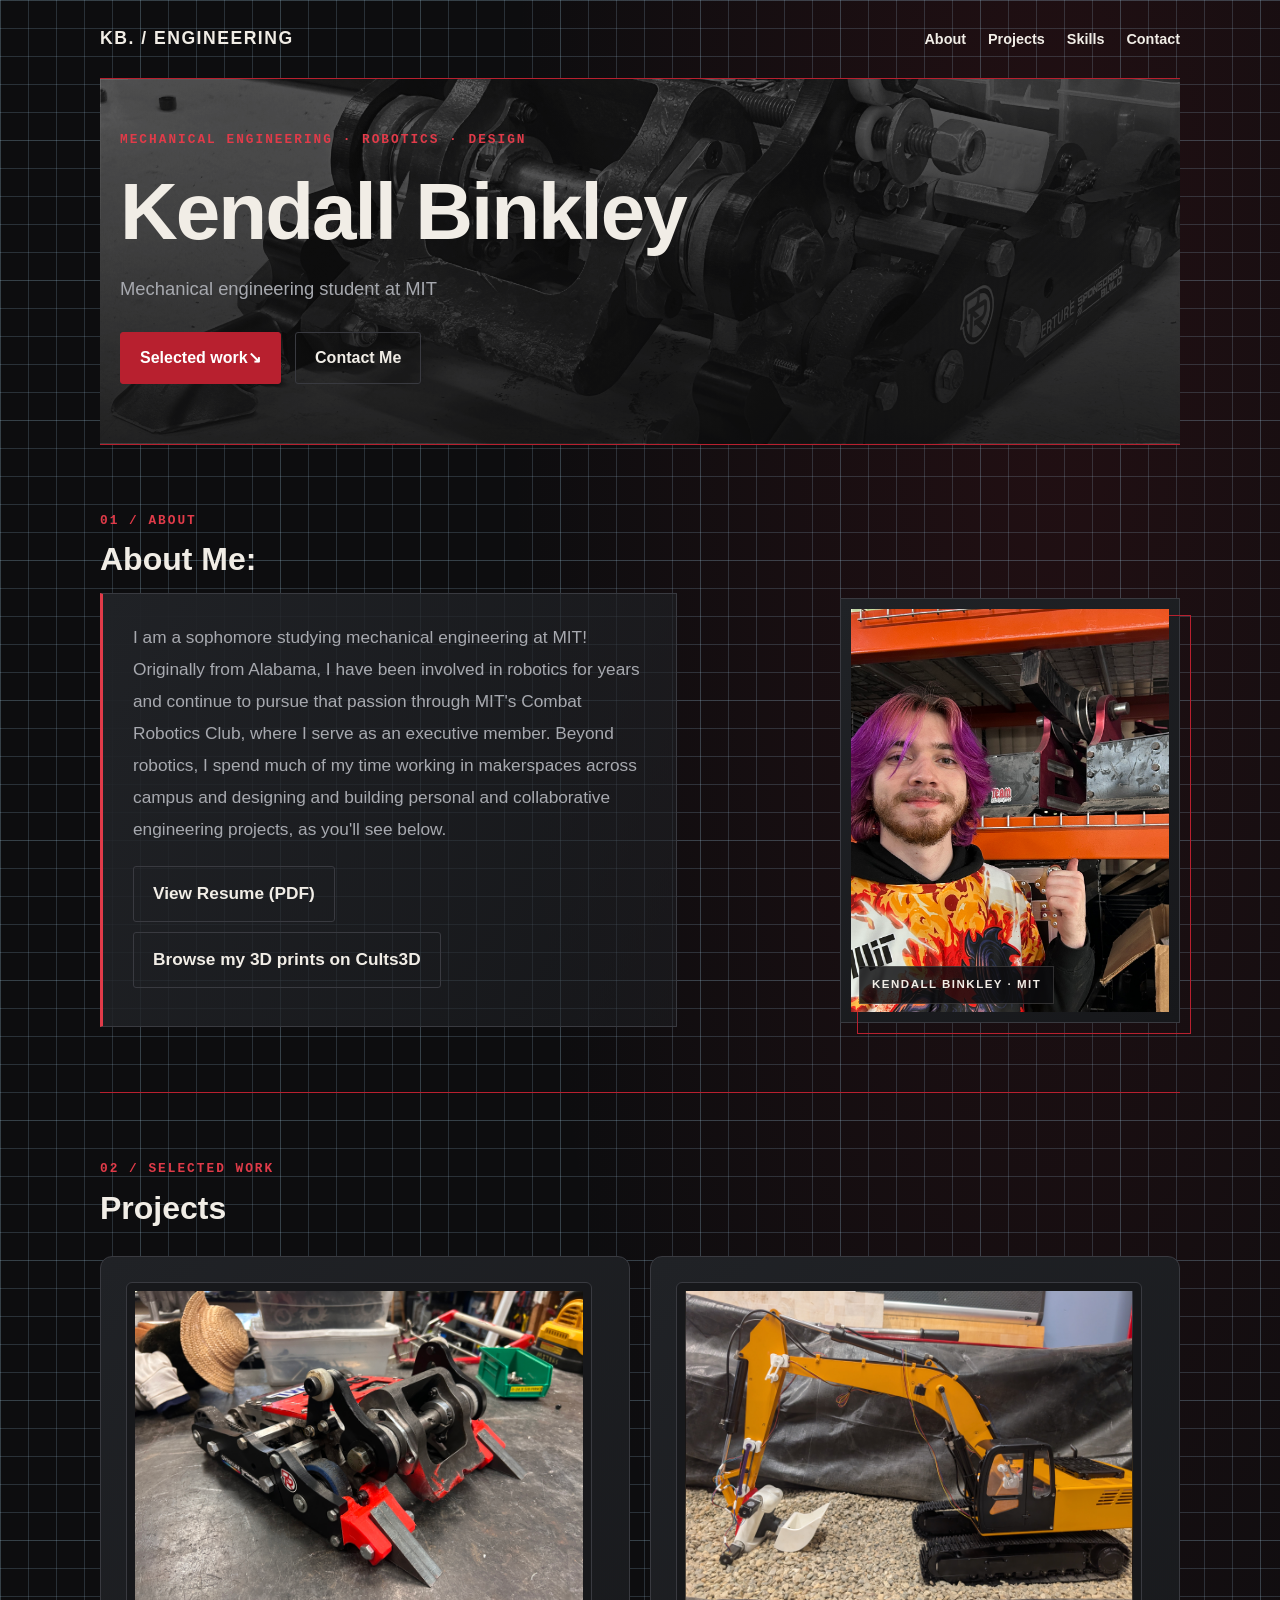
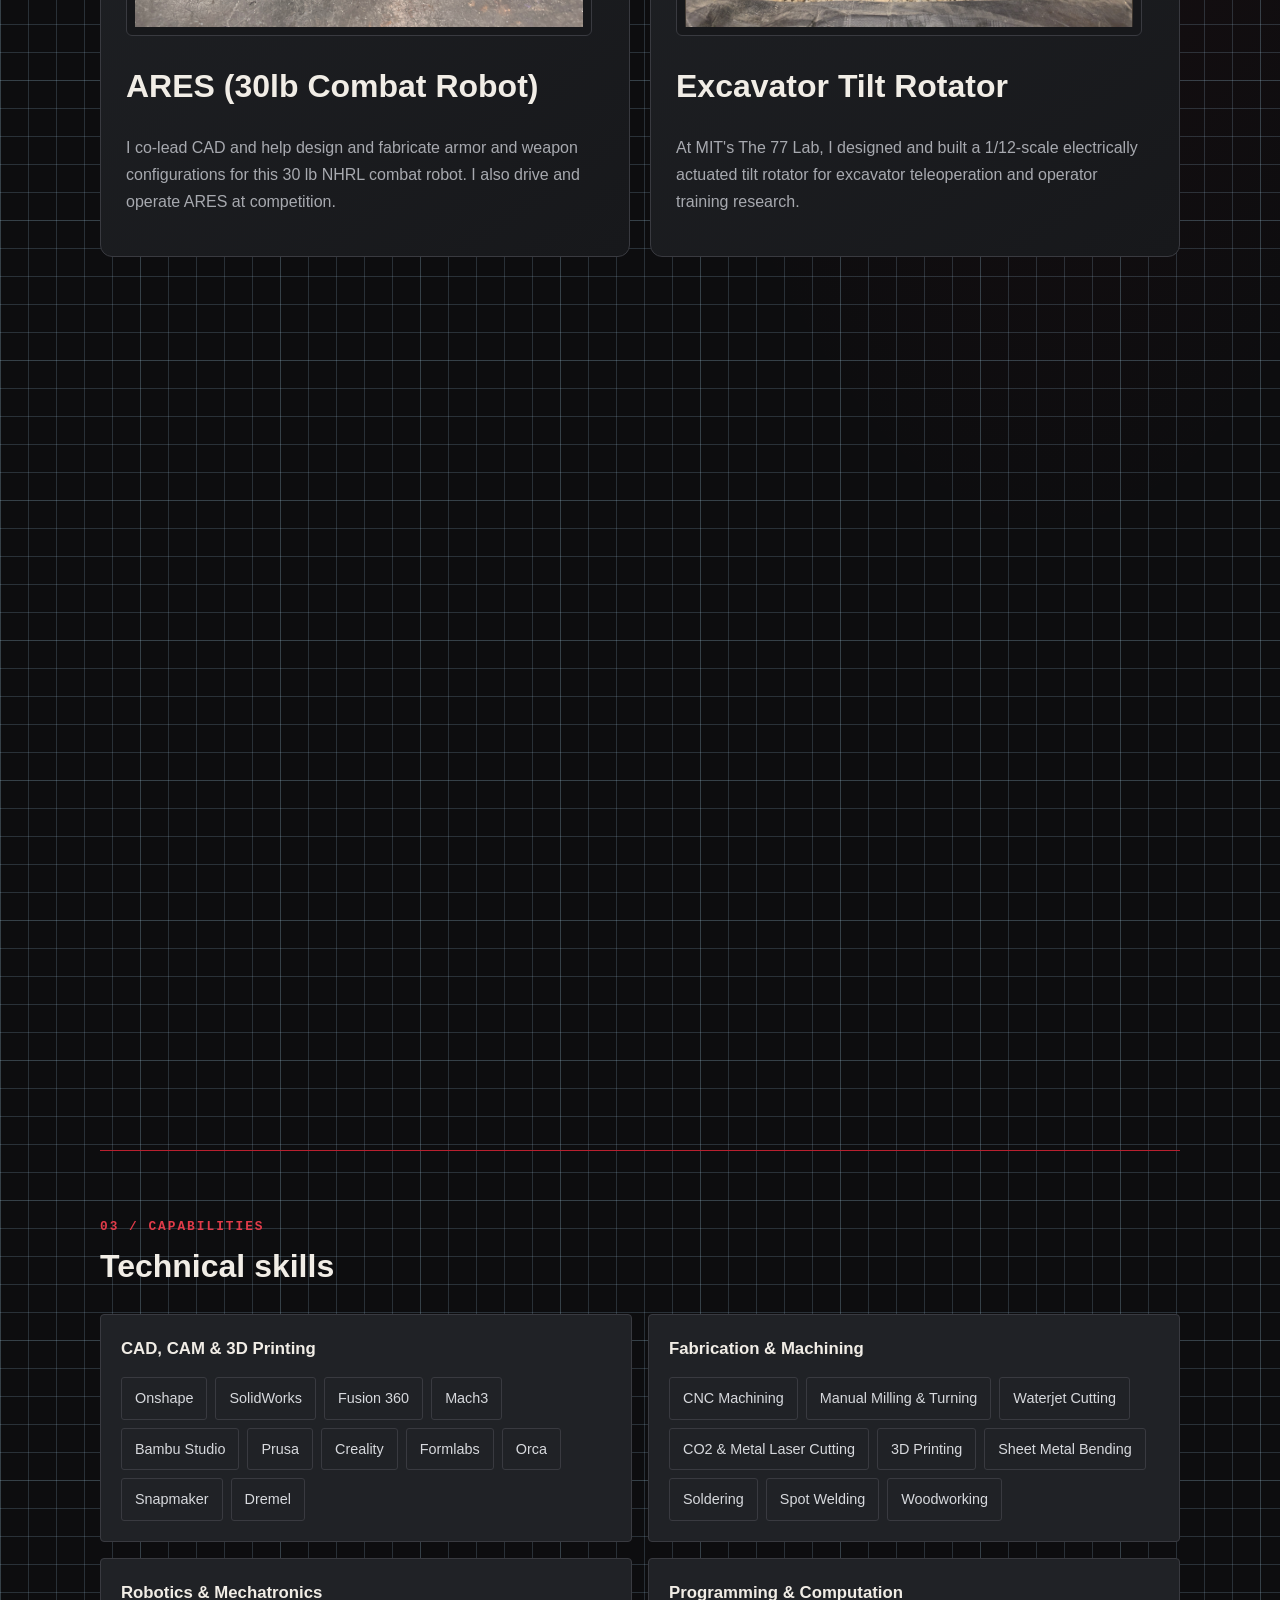
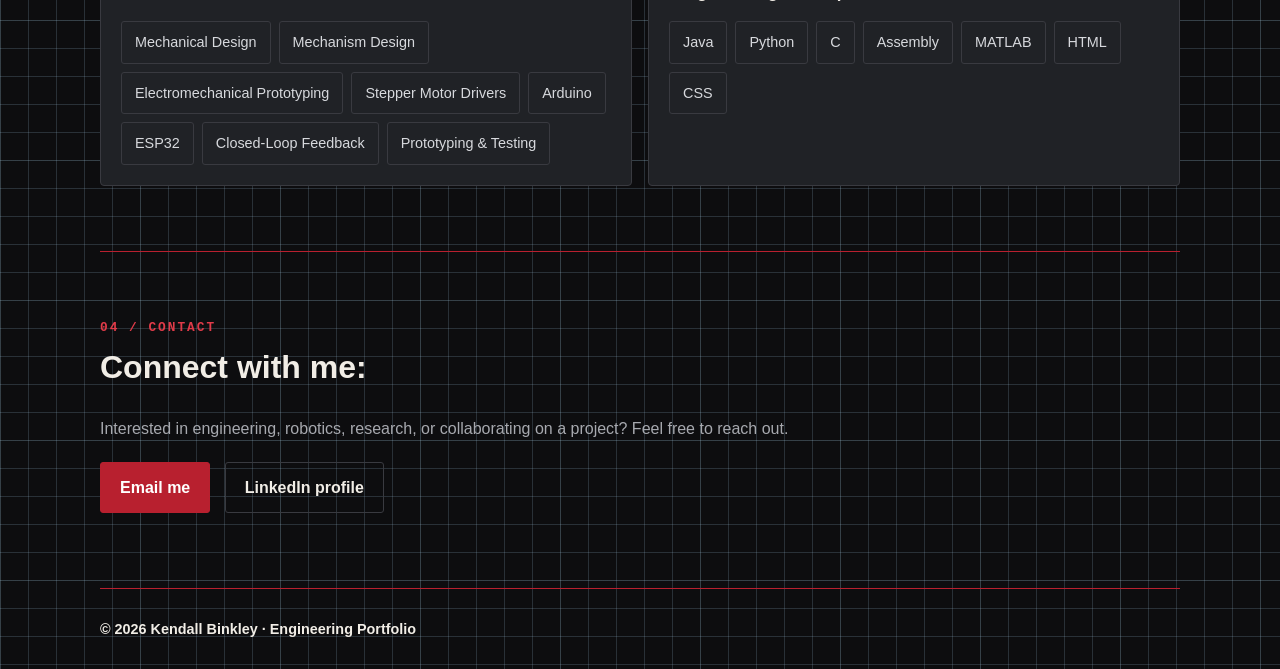
==== commit 0aee59ed: "Major content update, and first final draft" ====
--- a/index.html
+++ b/index.html
@@ -429,9 +429,28 @@
   ======================================== */
 
   .skills {
+    display: grid;
+    grid-template-columns: repeat(2, minmax(0, 1fr));
+    gap: 16px;
+  }
+
+  .skill-group {
+    padding: 20px;
+    border: 1px solid var(--line);
+    border-radius: 4px;
+    background: var(--panel);
+  }
+
+  .skill-group h3 {
+    margin: 0 0 14px;
+    color: var(--text);
+    font-size: 1.05rem;
+  }
+
+  .skill-group .skills-list {
     display: flex;
     flex-wrap: wrap;
-    gap: 10px;
+    gap: 8px;
   }
 
   .skill {
@@ -441,6 +460,12 @@
     background: var(--panel);
     color: var(--silver);
     font-size: 0.9rem;
+  }
+
+  @media (max-width: 700px) {
+    .skills {
+      grid-template-columns: 1fr;
+    }
   }
 
   /* ========================================
@@ -548,7 +573,7 @@
         <p>
           Mechanical engineering student at MIT
         </p>
-        <a class="button" href="#projects">My work/Projects↘</a>
+        <a class="button" href="#projects">Selected work↘</a>
         <a class="button secondary" href="#contact">Contact Me</a>
       </header>
 
@@ -560,7 +585,8 @@
             <p class="about">
               I am a sophomore studying mechanical engineering at MIT! Originally from Alabama, I have been involved in robotics for years and continue to pursue that passion through MIT's Combat Robotics Club, where I serve as an executive member. Beyond robotics, I spend much of my time working in makerspaces across campus and designing and building personal and collaborative engineering projects, as you'll see below.
             </p>
-            <a class="button secondary" href="files/KBinkleyResumeFall26.pdf" target="_blank" rel="noopener">View Resume (PDF)</a>
+            <a class="button secondary" href="files/KBinkleyResumeOct26.pdf" target="_blank" rel="noopener">View Resume (PDF)</a>
+            <a class="button secondary" href="https://cults3d.com/en/users/notreallyabird/" target="_blank" rel="noopener noreferrer">Browse my 3D prints on Cults3D</a>
           </div>
           <figure class="about-portrait">
             <img src="images/aboutme.jpg" alt="Kendall in the MIT makerspace">
@@ -570,7 +596,7 @@
       </section>
 
       <section id="projects">
-        <div class="section-label">02 / My work</div>
+        <div class="section-label">02 / Selected work</div>
         <h2>Projects</h2>
 
         <div class="project-grid">
@@ -582,10 +608,9 @@
                 <img class="project-image" src="images/ARES_imgs/ARES_cover_photo.JPG" alt="ARES combat robot">
               </span>
             </figure>
-            <h2>ARES</h2>
+            <h2>ARES (30lb Combat Robot)</h2>
             <p>
-              ARES is a 30-pound combat robot competing in the National Havoc Robotics League (NHRL). As a primary member of the ARES team,
-              I design, manufacture, and implement a variety of parts of the robot, as well as operate the weapon at several competitions a year.
+              I co-lead CAD and help design and fabricate armor and weapon configurations for this 30 lb NHRL combat robot. I also drive and operate ARES at competition.
             </p>
           </a>
 
@@ -598,8 +623,7 @@
             </figure>
             <h2>Excavator Tilt Rotator</h2>
             <p>
-              An excavator tilt rotator is an attachment that increases an excavator operator's degrees of freedom from three to five, allowing for greater flexibility and control.
-              As a researcher with MIT's 77 Lab, I developed a fully functional 1/12-scale tilt rotator for teleoperation and operator training research.
+              At MIT's The 77 Lab, I designed and built a 1/12-scale electrically actuated tilt rotator for excavator teleoperation and operator training research.
             </p>
           </a>
 
@@ -612,7 +636,7 @@
             </figure>
             <h2>Custom Roller Skates</h2>
             <p>
-              A custom roller-skate design and fabrication project. Visit the project page for build photos and more details.
+              Custom clip-on skates designed to attach to regular shoes or boots, built with machined and laser-cut metal parts and 3D-printed TPU spacers.
             </p>
           </a>
 
@@ -620,12 +644,12 @@
             <figure class="project-image-frame">
               <span class="cover-image-stage">
                 <img class="cover-image-backdrop" src="images/merry_go_round_imgs/mgr_real_isometric_view_cover_photo.jpg" alt="" aria-hidden="true">
-                <img class="project-image" src="images/merry_go_round_imgs/mgr_real_isometric_view_cover_photo.jpg" alt="Merry-Go-Round isometric view">
+                <img class="project-image" src="images/merry_go_round_imgs/mgr_real_isometric_view_cover_photo.jpg" alt="Double-decker merry-go-round isometric view">
               </span>
             </figure>
-            <h2>Merry-Go-Round</h2>
+            <h2>Double-Decker Merry-Go-Round</h2>
             <p>
-              A large-scale mechanical build involving custom fabrication and assembly. Visit the project page for build photos and more details.
+              I was a 2026 East Campus REX build lead for this double-decker ride. It used a custom machined bearing and supported about 1,200 pounds during operation.
             </p>
           </a>
 
@@ -643,16 +667,61 @@
         <div class="section-label">03 / Capabilities</div>
         <h2>Technical skills</h2>
         <div class="skills">
-          <span class="skill">Onshape</span>
-          <span class="skill">Fusion 360</span>
-          <span class="skill">3D Printing</span>
-          <span class="skill">CNC Manufacturing</span>
-          <span class="skill">Mechanical Design</span>
-          <span class="skill">Electronics</span>
-          <span class="skill">Arduino</span>
-          <span class="skill">Python</span>
-          <span class="skill">MATLAB</span>
-          <span class="skill">Prototyping</span>
+          <article class="skill-group">
+            <h3>CAD, CAM &amp; 3D Printing</h3>
+            <div class="skills-list">
+              <span class="skill">Onshape</span>
+              <span class="skill">SolidWorks</span>
+              <span class="skill">Fusion 360</span>
+              <span class="skill">Mach3</span>
+              <span class="skill">Bambu Studio</span>
+              <span class="skill">Prusa</span>
+              <span class="skill">Creality</span>
+              <span class="skill">Formlabs</span>
+              <span class="skill">Orca</span>
+              <span class="skill">Snapmaker</span>
+              <span class="skill">Dremel</span>
+            </div>
+          </article>
+          <article class="skill-group">
+            <h3>Fabrication &amp; Machining</h3>
+            <div class="skills-list">
+              <span class="skill">CNC Machining</span>
+              <span class="skill">Manual Milling &amp; Turning</span>
+              <span class="skill">Waterjet Cutting</span>
+              <span class="skill">CO2 &amp; Metal Laser Cutting</span>
+              <span class="skill">3D Printing</span>
+              <span class="skill">Sheet Metal Bending</span>
+              <span class="skill">Soldering</span>
+              <span class="skill">Spot Welding</span>
+              <span class="skill">Woodworking</span>
+            </div>
+          </article>
+          <article class="skill-group">
+            <h3>Robotics &amp; Mechatronics</h3>
+            <div class="skills-list">
+              <span class="skill">Mechanical Design</span>
+              <span class="skill">Mechanism Design</span>
+              <span class="skill">Electromechanical Prototyping</span>
+              <span class="skill">Stepper Motor Drivers</span>
+              <span class="skill">Arduino</span>
+              <span class="skill">ESP32</span>
+              <span class="skill">Closed-Loop Feedback</span>
+              <span class="skill">Prototyping &amp; Testing</span>
+            </div>
+          </article>
+          <article class="skill-group">
+            <h3>Programming &amp; Computation</h3>
+            <div class="skills-list">
+              <span class="skill">Java</span>
+              <span class="skill">Python</span>
+              <span class="skill">C</span>
+              <span class="skill">Assembly</span>
+              <span class="skill">MATLAB</span>
+              <span class="skill">HTML</span>
+              <span class="skill">CSS</span>
+            </div>
+          </article>
         </div>
       </section>
 
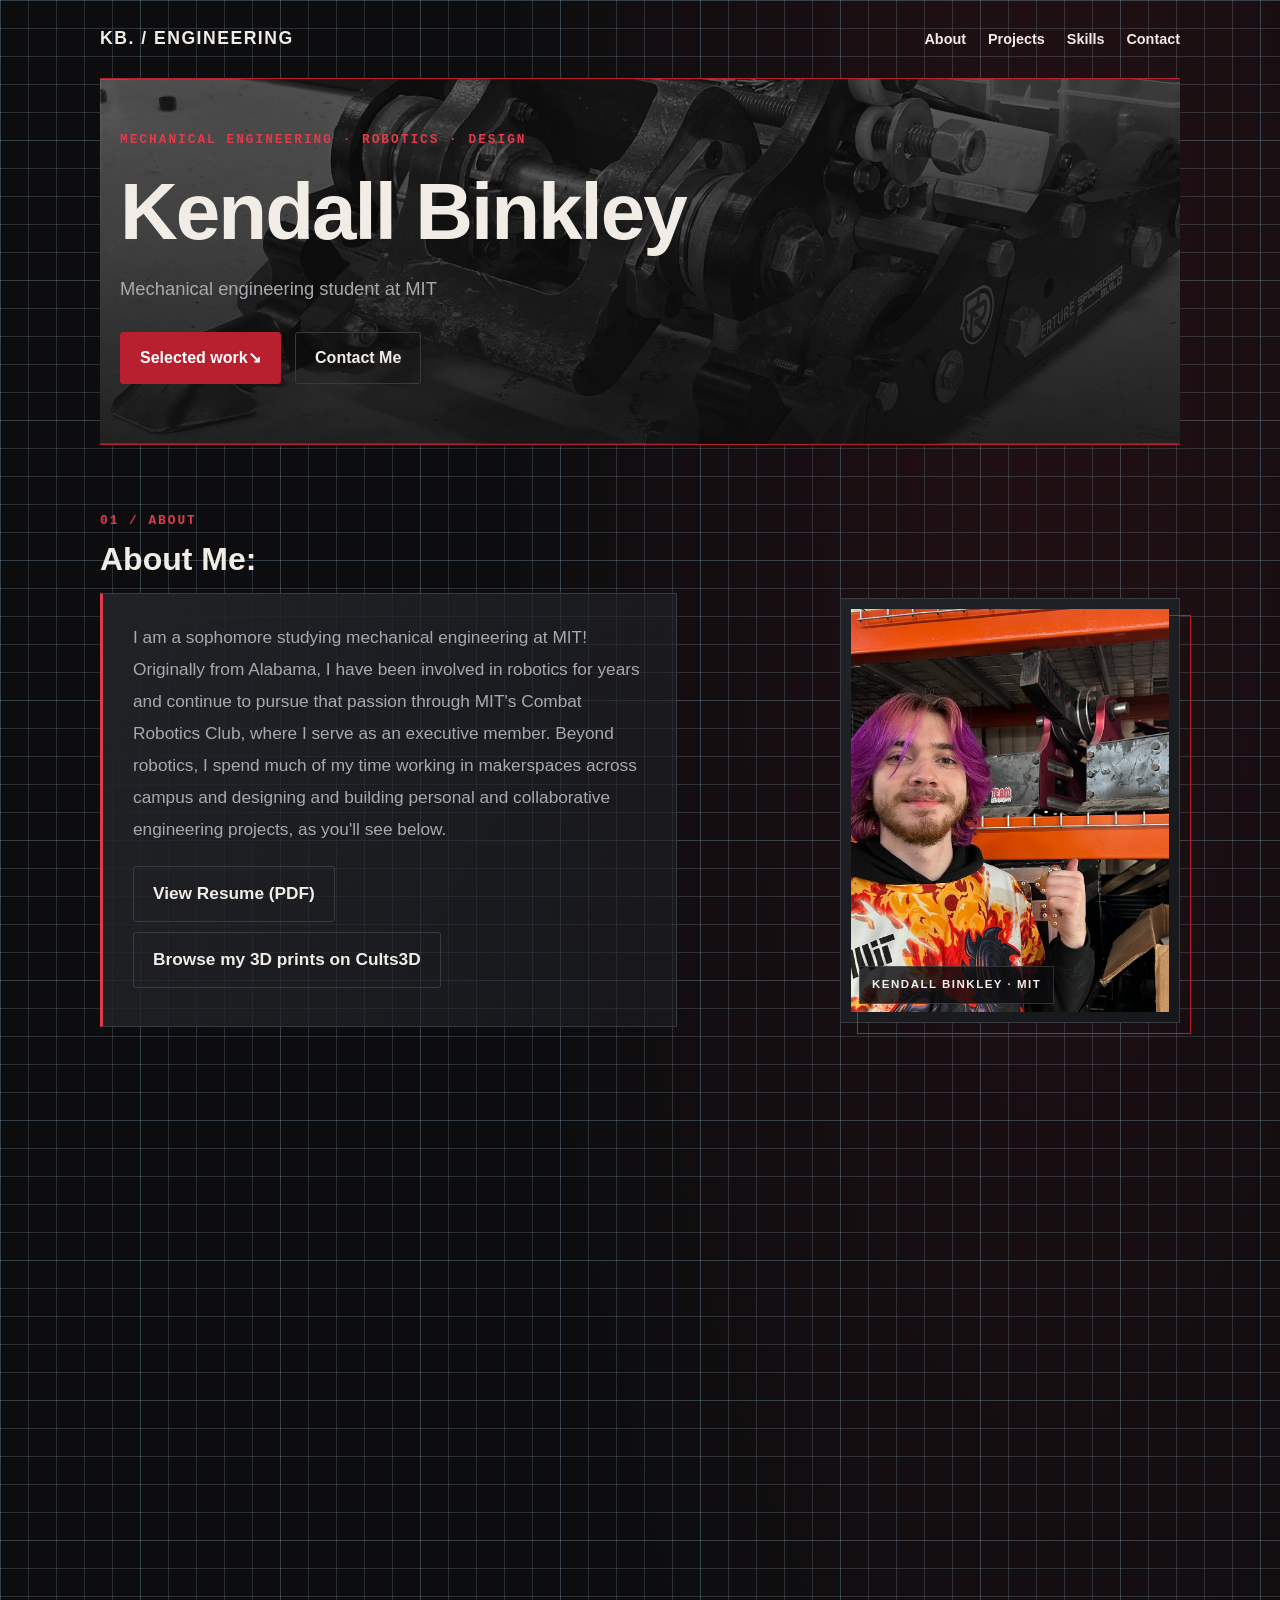
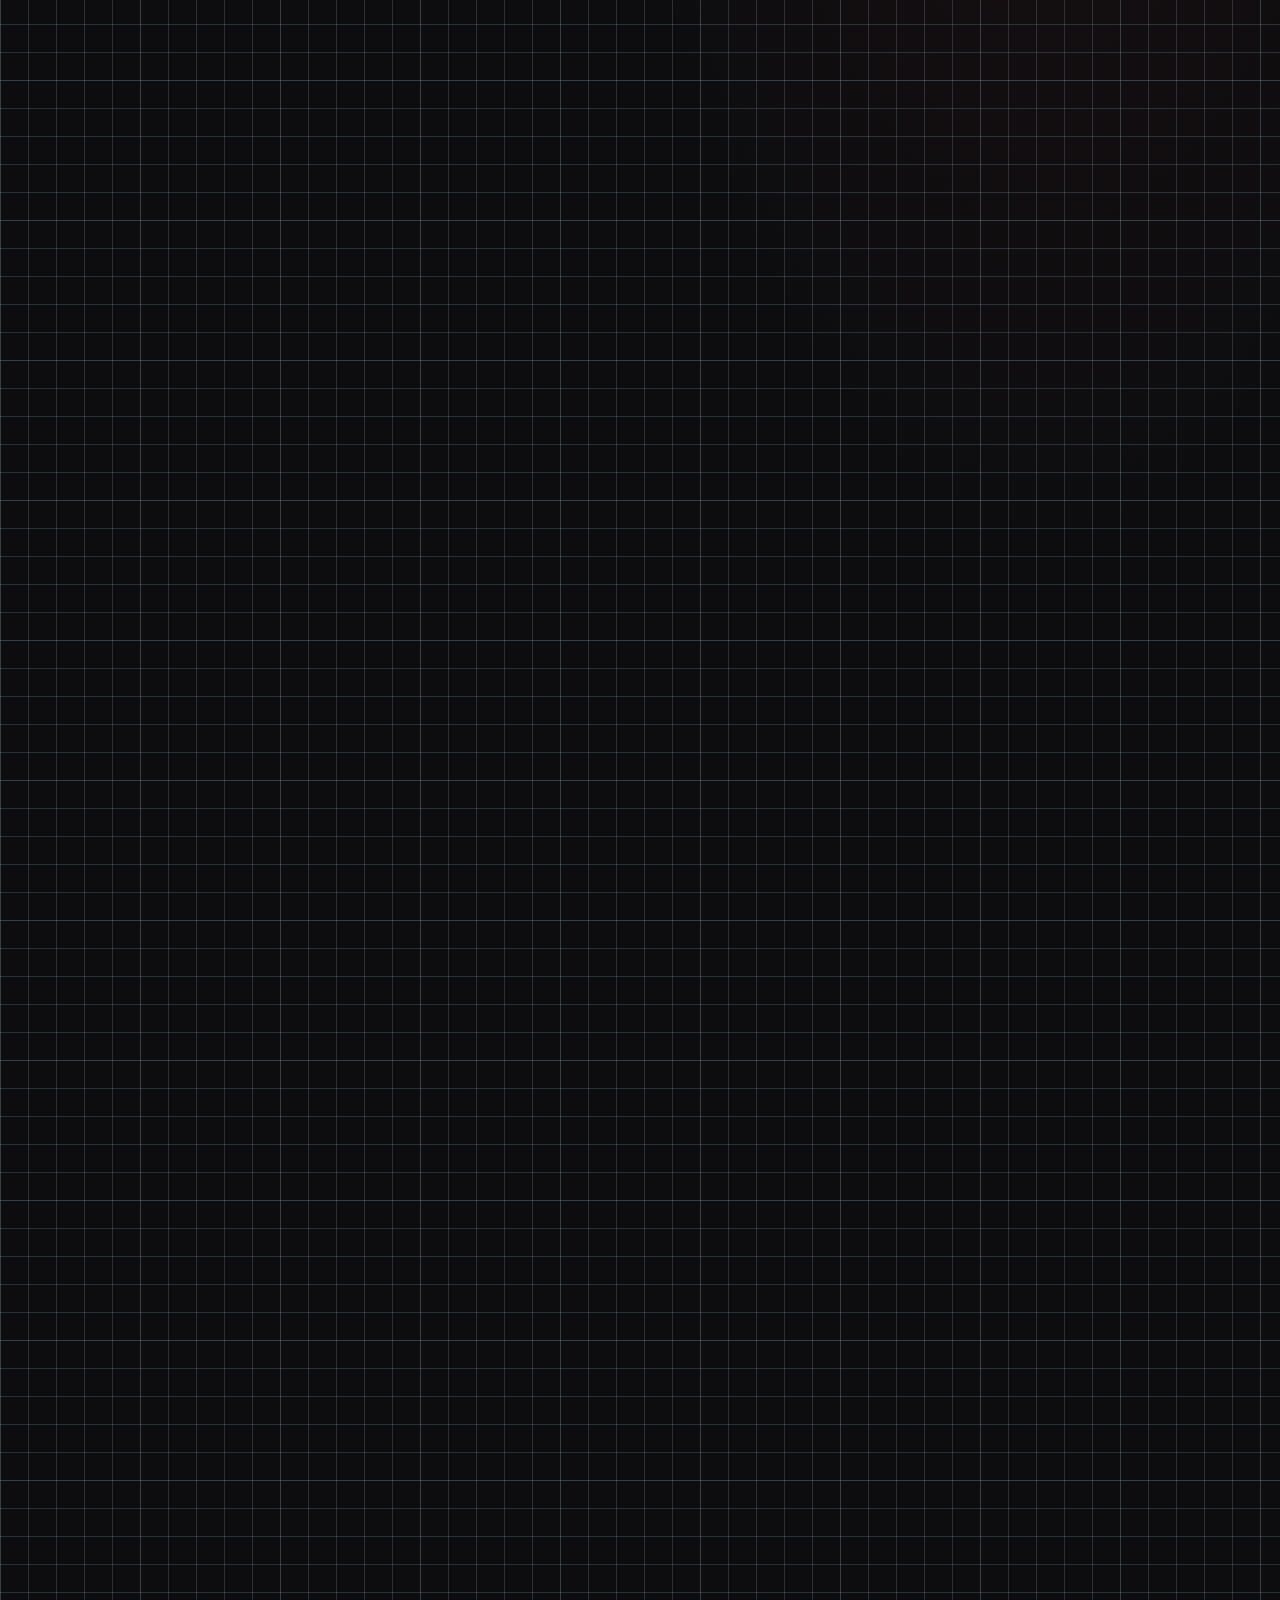
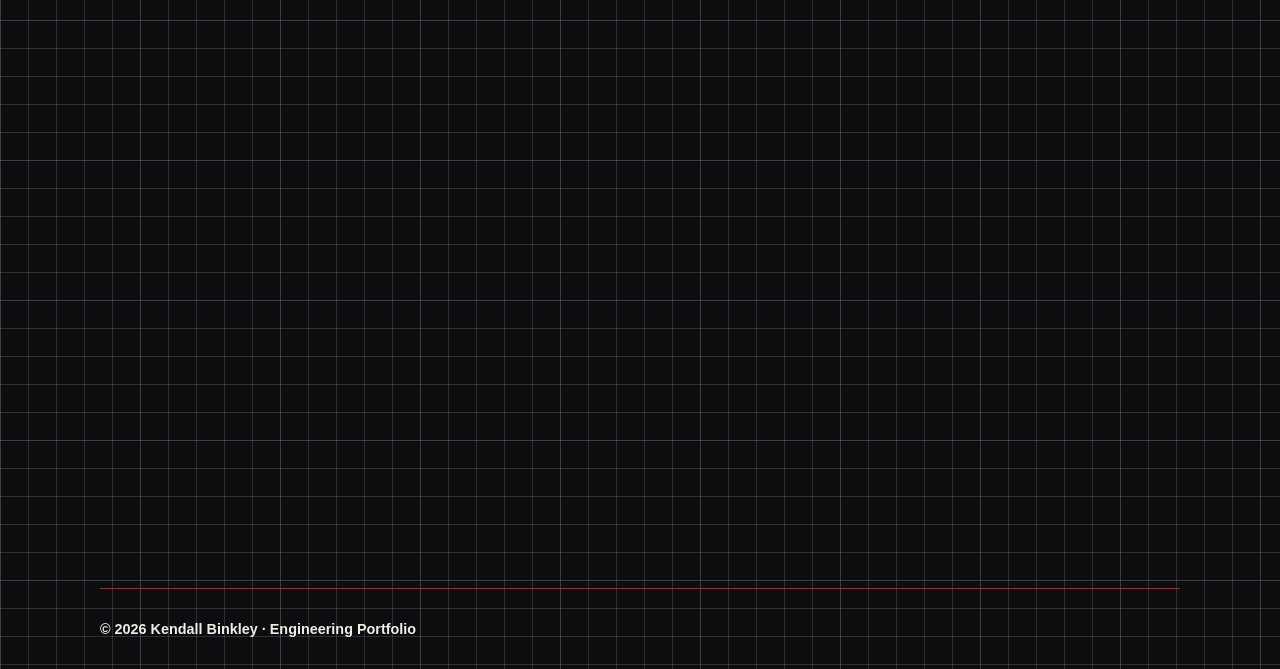
==== commit 02efe17b: "favicon" ====
--- a/index.html
+++ b/index.html
@@ -6,6 +6,7 @@
   <meta name="viewport" content="width=device-width, initial-scale=1.0">
   <meta name="description" content="Engineering portfolio showcasing mechanical design, robotics, research, and manufacturing projects.">
   <title>Kendall Binkley | Engineering Portfolio</title>
+  <link rel="icon" type="image/svg+xml" href="favicon.svg">
   <link rel="stylesheet" href="portfolio_reveal.css">
   <link rel="stylesheet" href="portfolio_grid.css">
   <script src="portfolio_reveal.js" defer></script>
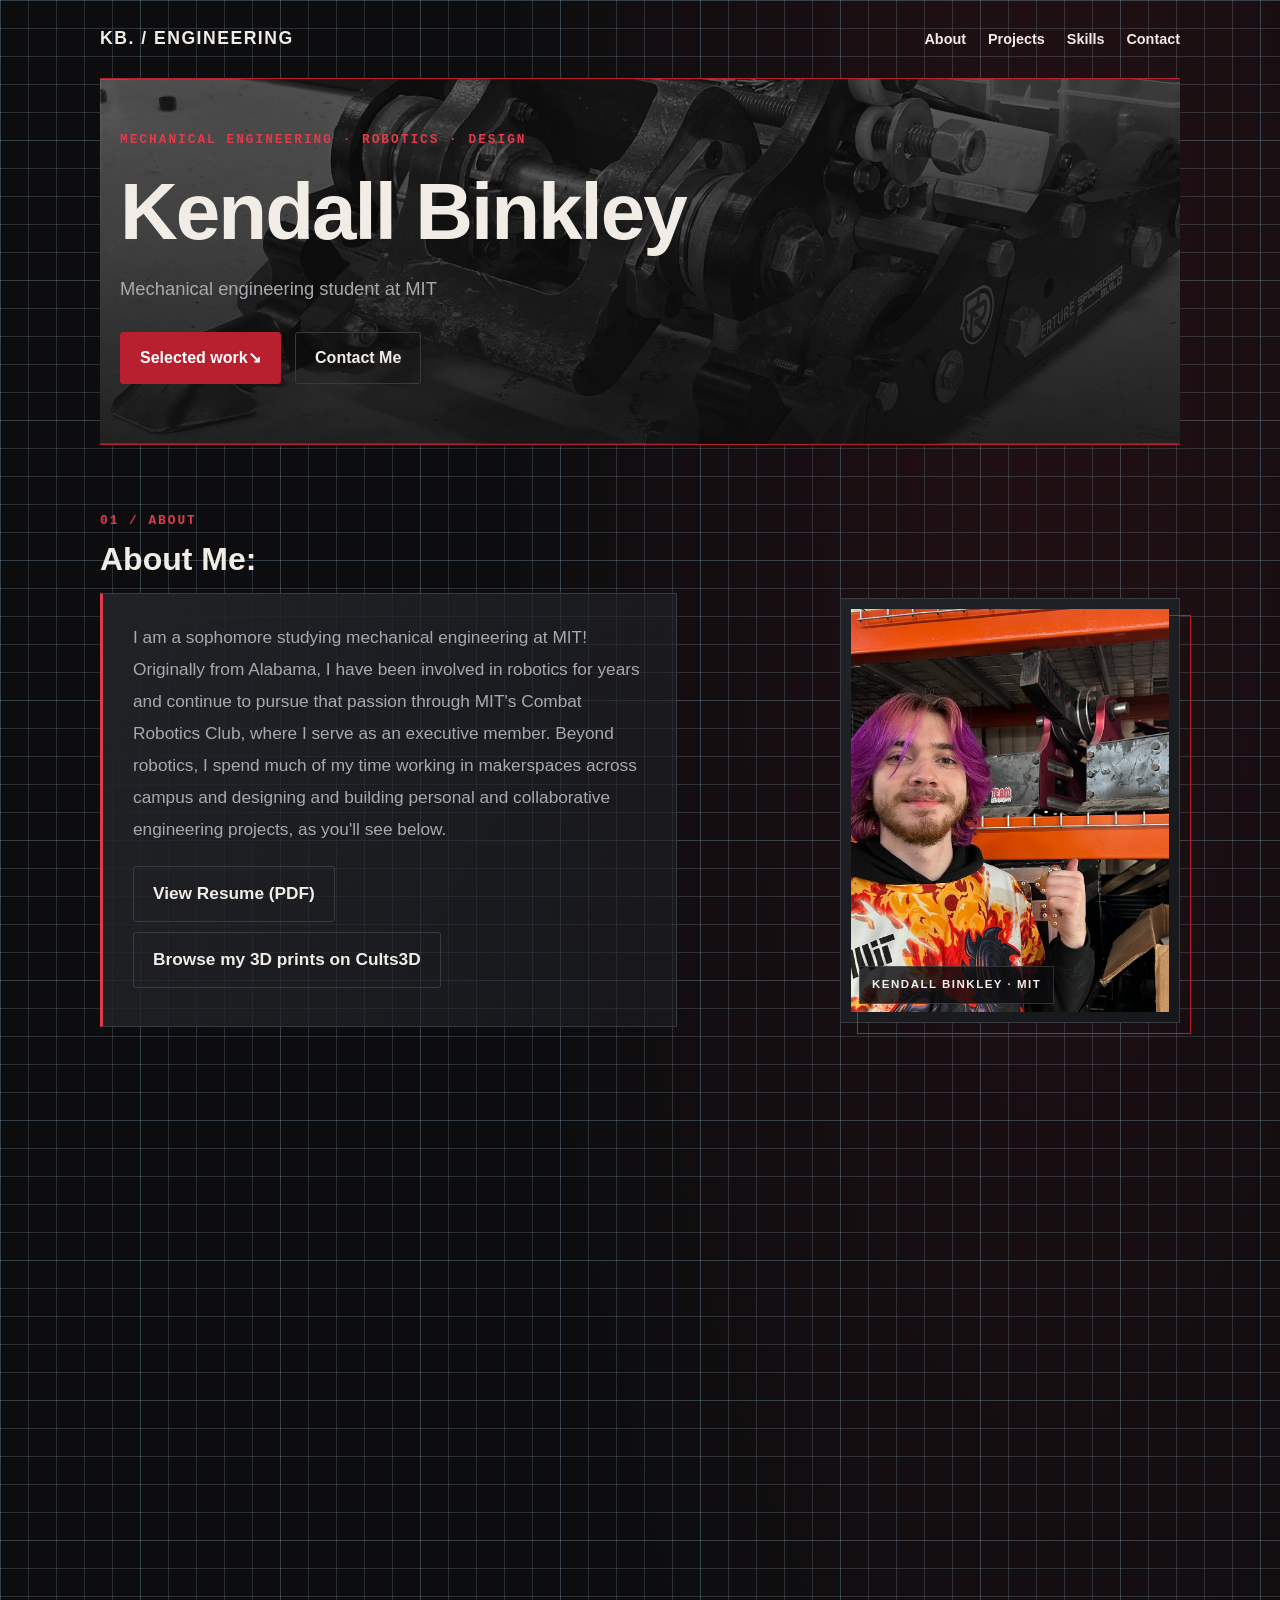
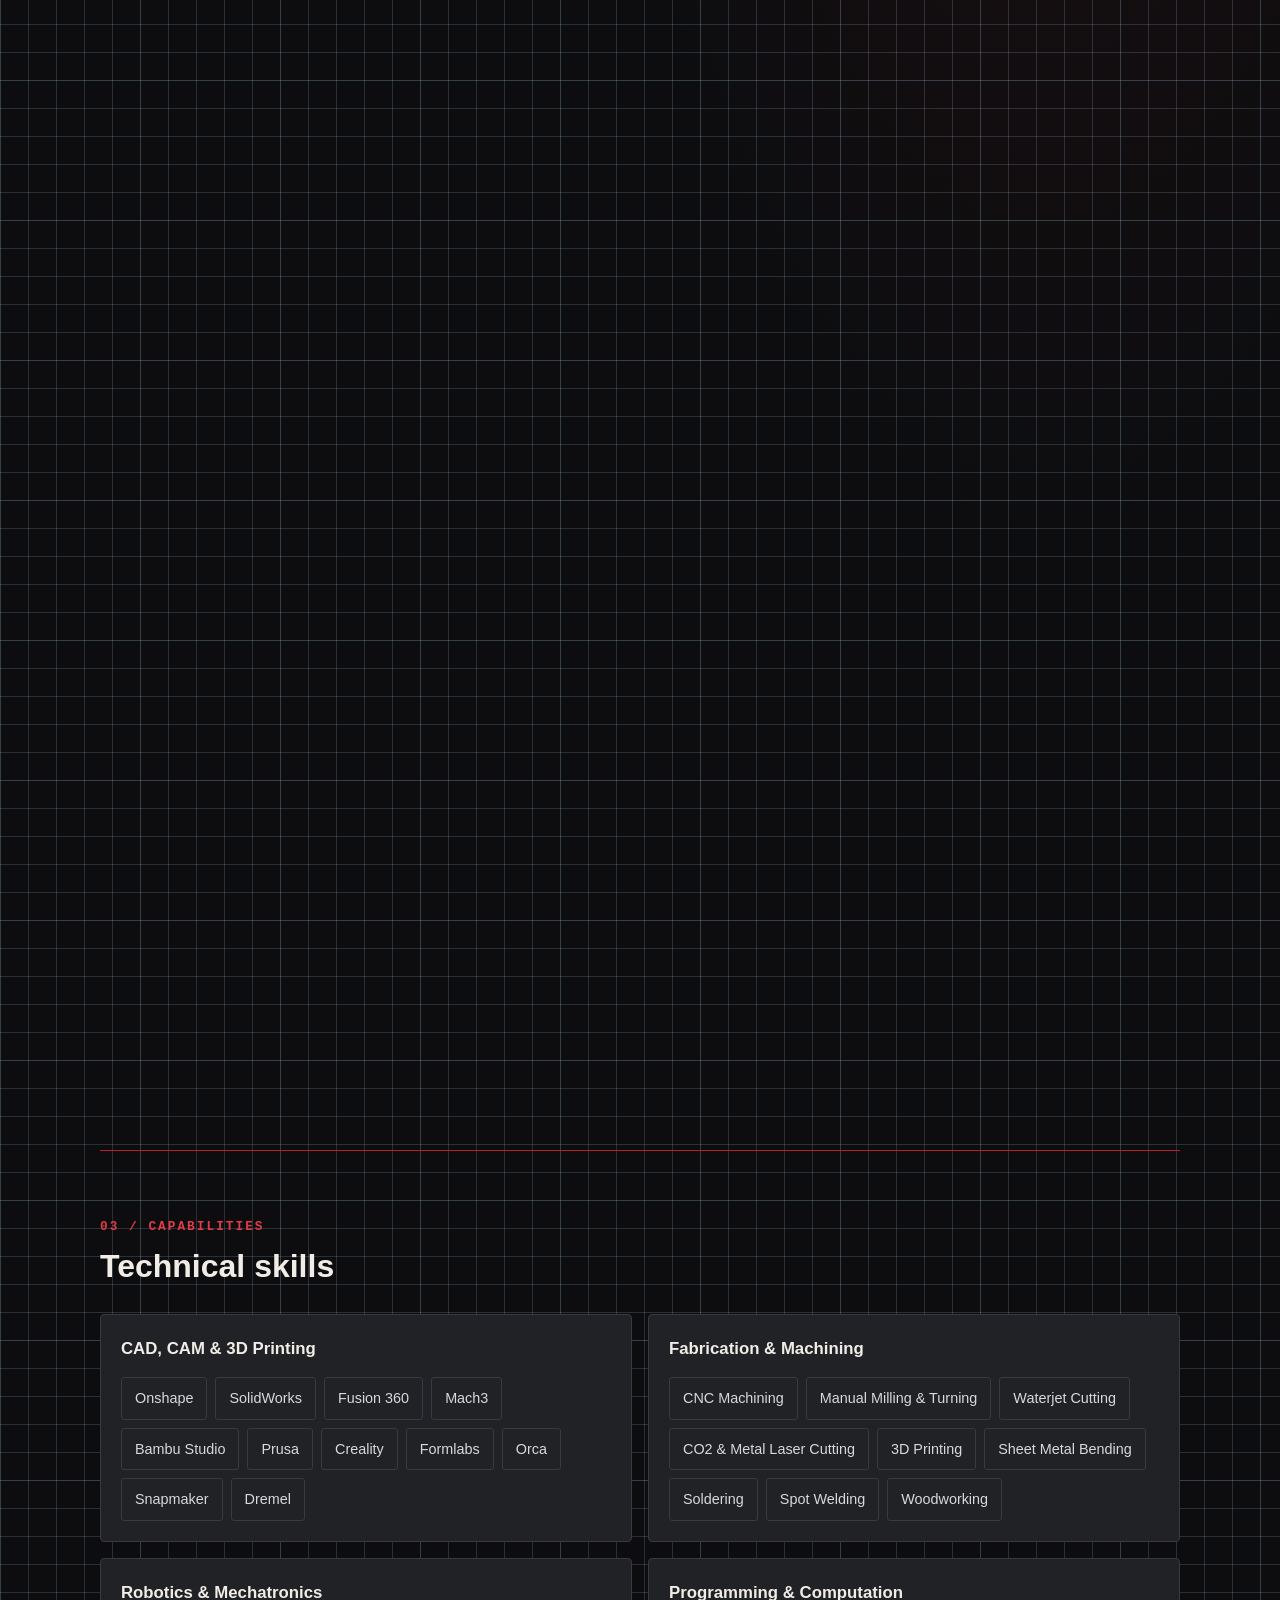
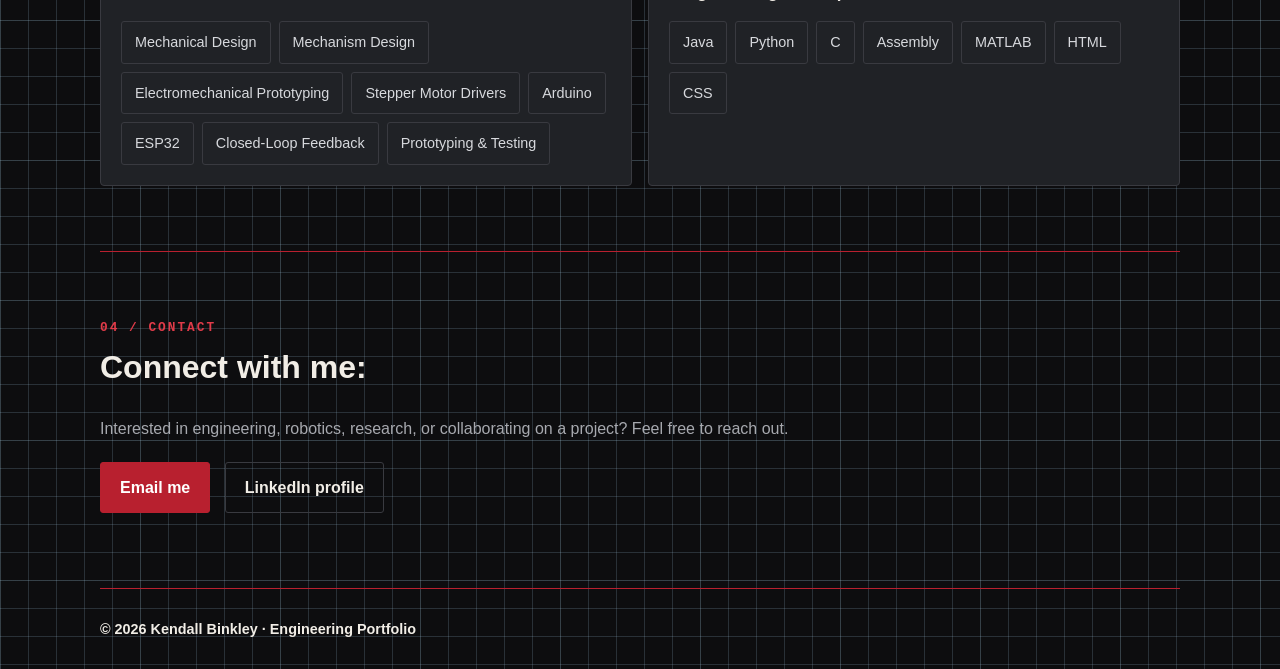
==== commit 70402c05: "favicon to all pages" ====
--- a/index.html
+++ b/index.html
@@ -6,7 +6,7 @@
   <meta name="viewport" content="width=device-width, initial-scale=1.0">
   <meta name="description" content="Engineering portfolio showcasing mechanical design, robotics, research, and manufacturing projects.">
   <title>Kendall Binkley | Engineering Portfolio</title>
-  <link rel="icon" type="image/svg+xml" href="favicon.svg">
+  <link rel="icon" type="image/svg+xml" href="/favicon.svg">
   <link rel="stylesheet" href="portfolio_reveal.css">
   <link rel="stylesheet" href="portfolio_grid.css">
   <script src="portfolio_reveal.js" defer></script>
